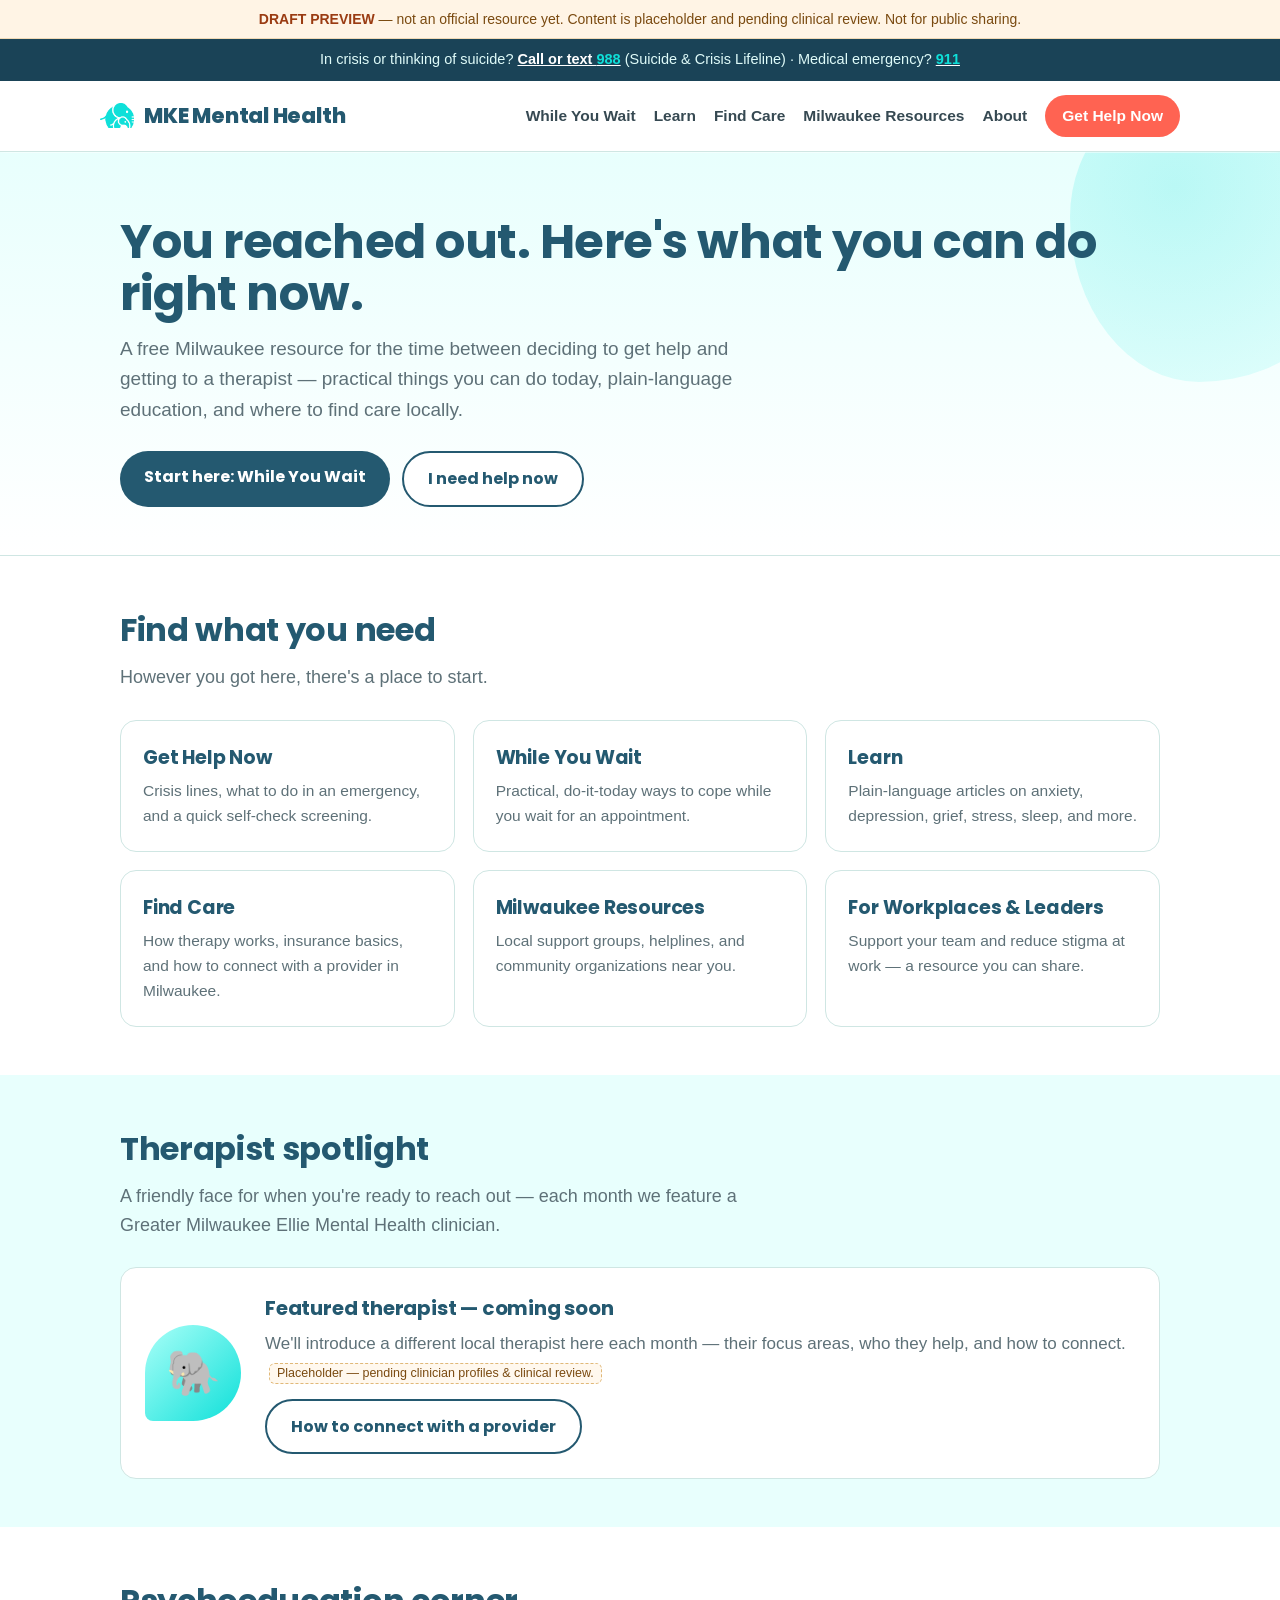
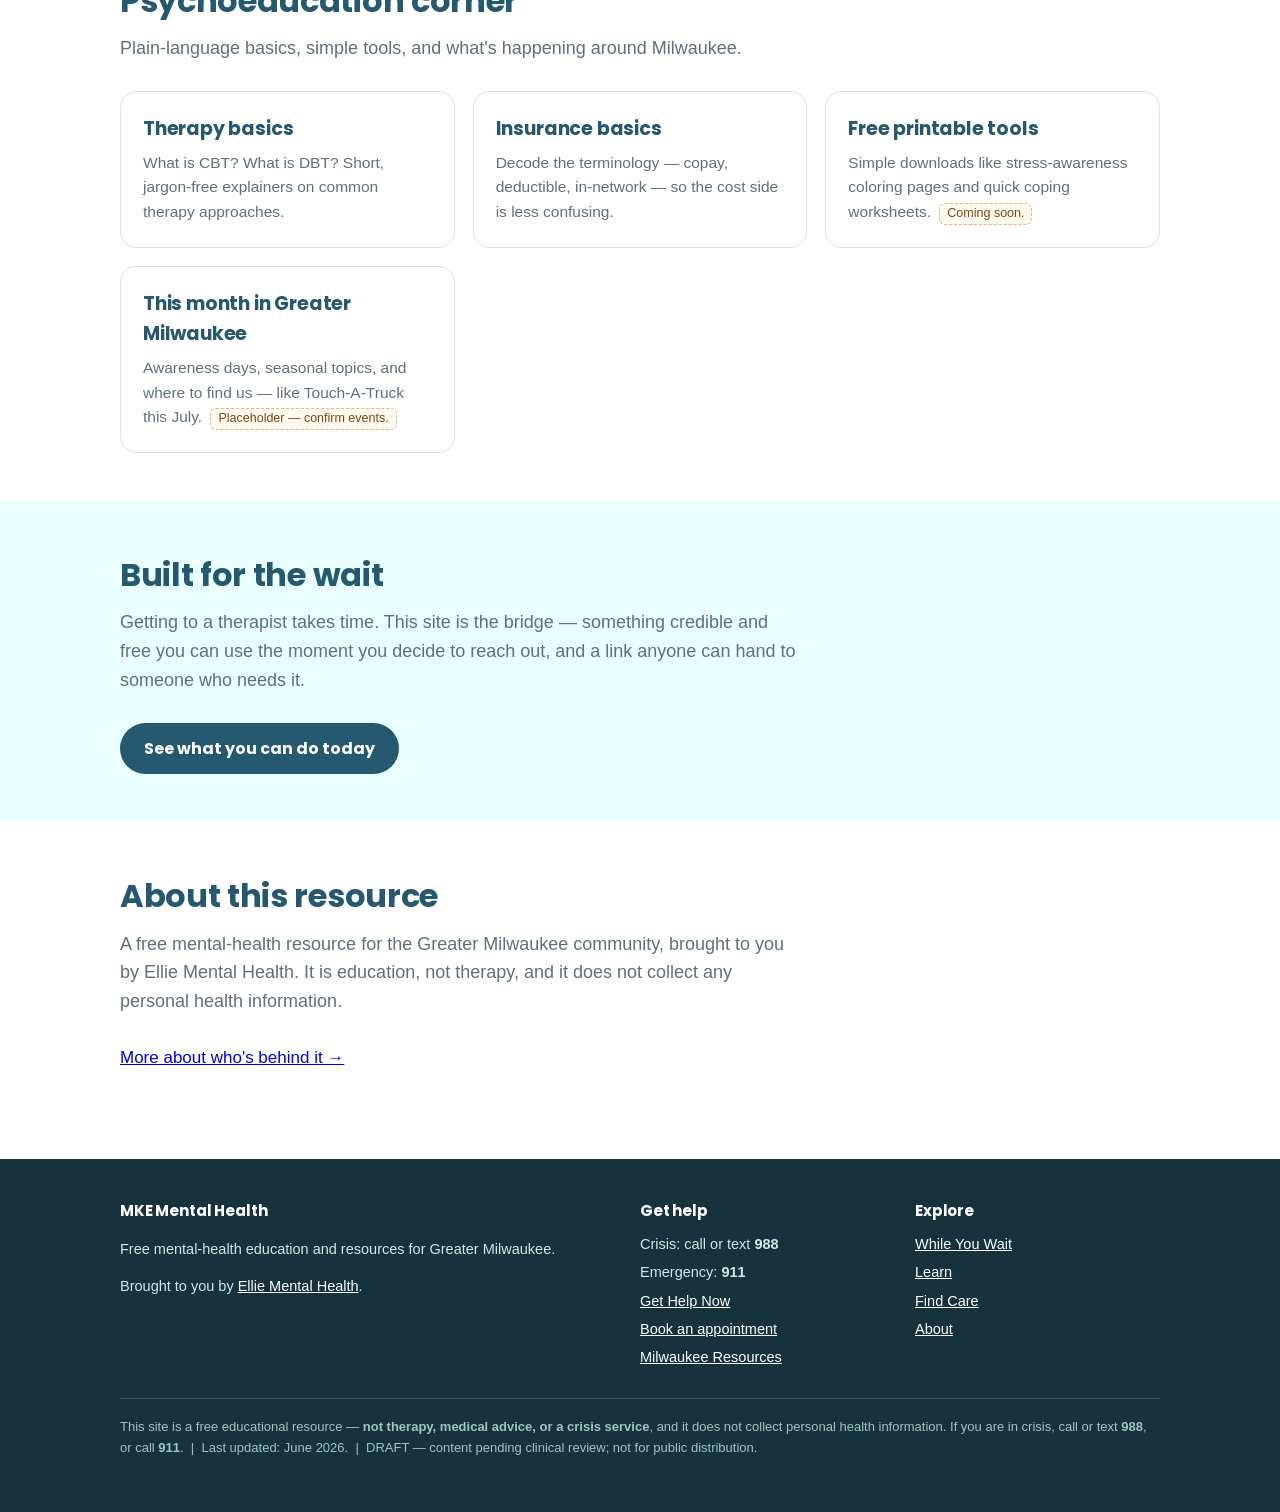
==== index.html @ f9a2f31c "Apply Ellie brand assets: elephant mark in header, Ellie logo on About, favicon Kelly's logo files (" ====
<!doctype html>
<html lang="en">
<head>
<meta charset="utf-8">
<meta name="viewport" content="width=device-width,initial-scale=1">
<meta name="robots" content="noindex,nofollow">
<title>MKE Mental Health — Milwaukee mental health resources</title>
<meta name="description" content="A free Milwaukee mental-health resource: what to do right now, while you wait for care. (Draft preview.)">
<link rel="stylesheet" href="styles.css">
<link rel="icon" type="image/png" href="assets/elephant-teal.png">
</head>
<body>
<a class="skip" href="#main">Skip to content</a>

<div class="draft"><b>DRAFT PREVIEW</b> — not an official resource yet. Content is placeholder and pending clinical review. Not for public sharing.</div>

<div class="crisis">
  In crisis or thinking of suicide? <a href="tel:988">Call or text <span class="num">988</span></a> (Suicide &amp; Crisis Lifeline) ·
  Medical emergency? <a href="tel:911"><span class="num">911</span></a>
</div>

<header class="site-header">
  <div class="wrap nav">
    <a class="brand" href="index.html"><span class="dot"></span> MKE Mental Health</a>
    <nav class="menu" aria-label="Primary">
      <a href="while-you-wait.html">While You Wait</a>
      <a href="learn.html">Learn</a>
      <a href="find-care.html">Find Care</a>
      <a href="resources.html">Milwaukee Resources</a>
      <a href="about.html">About</a>
      <a class="cta" href="get-help.html">Get Help Now</a>
    </nav>
  </div>
</header>

<main id="main">
  <section class="hero">
    <div class="wrap">
      <h1>You reached out. Here's what you can do right&nbsp;now.</h1>
      <p>A free Milwaukee resource for the time between deciding to get help and getting to a therapist — practical things you can do today, plain-language education, and where to find care locally.</p>
      <div class="btns">
        <a class="btn btn-primary" href="while-you-wait.html">Start here: While You Wait</a>
        <a class="btn btn-ghost" href="get-help.html">I need help now</a>
      </div>
    </div>
  </section>

  <section class="block">
    <div class="wrap">
      <h2>Find what you need</h2>
      <p class="lead">However you got here, there's a place to start.</p>
      <div class="cards">
        <a class="card" href="get-help.html"><h3>Get Help Now</h3><p>Crisis lines, what to do in an emergency, and a quick self-check screening.</p></a>
        <a class="card" href="while-you-wait.html"><h3>While You Wait</h3><p>Practical, do-it-today ways to cope while you wait for an appointment.</p></a>
        <a class="card" href="learn.html"><h3>Learn</h3><p>Plain-language articles on anxiety, depression, grief, stress, sleep, and more.</p></a>
        <a class="card" href="find-care.html"><h3>Find Care</h3><p>How therapy works, insurance basics, and how to connect with a provider in Milwaukee.</p></a>
        <a class="card" href="resources.html"><h3>Milwaukee Resources</h3><p>Local support groups, helplines, and community organizations near you.</p></a>
        <a class="card" href="about.html#workplaces"><h3>For Workplaces &amp; Leaders</h3><p>Support your team and reduce stigma at work — a resource you can share.</p></a>
      </div>
    </div>
  </section>

  <section class="block soft">
    <div class="wrap">
      <h2>Therapist spotlight</h2>
      <p class="lead">A friendly face for when you're ready to reach out — each month we feature a Greater Milwaukee Ellie Mental Health clinician.</p>
      <div class="spotlight">
        <div class="spotlight-photo" aria-hidden="true">🐘</div>
        <div class="spotlight-body">
          <h3>Featured therapist — coming soon</h3>
          <p>We'll introduce a different local therapist here each month — their focus areas, who they help, and how to connect. <span class="ph-inline">Placeholder — pending clinician profiles &amp; clinical review.</span></p>
          <a class="btn btn-ghost" href="find-care.html">How to connect with a provider</a>
        </div>
      </div>
    </div>
  </section>

  <section class="block">
    <div class="wrap">
      <h2>Psychoeducation corner</h2>
      <p class="lead">Plain-language basics, simple tools, and what's happening around Milwaukee.</p>
      <div class="cards">
        <a class="card" href="learn.html"><h3>Therapy basics</h3><p>What is CBT? What is DBT? Short, jargon-free explainers on common therapy approaches.</p></a>
        <a class="card" href="find-care.html"><h3>Insurance basics</h3><p>Decode the terminology — copay, deductible, in-network — so the cost side is less confusing.</p></a>
        <div class="card"><h3>Free printable tools</h3><p>Simple downloads like stress-awareness coloring pages and quick coping worksheets. <span class="ph-inline">Coming soon.</span></p></div>
        <div class="card"><h3>This month in Greater Milwaukee</h3><p>Awareness days, seasonal topics, and where to find us — like Touch-A-Truck this July. <span class="ph-inline">Placeholder — confirm events.</span></p></div>
      </div>
    </div>
  </section>

  <section class="block soft">
    <div class="wrap">
      <h2>Built for the wait</h2>
      <p class="lead">Getting to a therapist takes time. This site is the bridge — something credible and free you can use the moment you decide to reach out, and a link anyone can hand to someone who needs it.</p>
      <a class="btn btn-primary" href="while-you-wait.html">See what you can do today</a>
    </div>
  </section>

  <section class="block">
    <div class="wrap">
      <h2>About this resource</h2>
      <p class="lead">A free mental-health resource for the Greater Milwaukee community, brought to you by Ellie Mental Health. It is education, not therapy, and it does not collect any personal health information.</p>
      <a href="about.html">More about who's behind it &rarr;</a>
    </div>
  </section>
</main>

<footer>
  <div class="wrap">
    <div class="cols">
      <div>
        <h4>MKE Mental Health</h4>
        <p>Free mental-health education and resources for Greater Milwaukee.</p><p style="margin-top:8px">Brought to you by <a href="https://elliementalhealth.com" rel="noopener" target="_blank">Ellie Mental Health</a>.</p>
      </div>
      <div>
        <h4>Get help</h4>
        <ul>
          <li>Crisis: call or text <strong>988</strong></li>
          <li>Emergency: <strong>911</strong></li>
          <li><a href="get-help.html">Get Help Now</a></li>
          <li><a href="find-care.html">Book an appointment</a></li>
          <li><a href="resources.html">Milwaukee Resources</a></li>
        </ul>
      </div>
      <div>
        <h4>Explore</h4>
        <ul>
          <li><a href="while-you-wait.html">While You Wait</a></li>
          <li><a href="learn.html">Learn</a></li>
          <li><a href="find-care.html">Find Care</a></li>
          <li><a href="about.html">About</a></li>
        </ul>
      </div>
    </div>
    <p class="disc">This site is a free educational resource — <strong>not therapy, medical advice, or a crisis service</strong>, and it does not collect personal health information. If you are in crisis, call or text <strong>988</strong>, or call <strong>911</strong>. &nbsp;|&nbsp; Last updated: June 2026. &nbsp;|&nbsp; DRAFT — content pending clinical review; not for public distribution.</p>
  </div>
</footer>
</body>
</html>
---- styles.css ----
@import url('https://fonts.googleapis.com/css2?family=Poppins:wght@600;700;800&display=swap');
:root{
  /* Official Ellie brand palette — Brand Standards Manual p.29 (core) + p.51 (duotone) */
  --navy:#245970; --teal:#0fe0d9; --mint:#a9fff8;     /* core: Ellie Navy / Teal / Mint */
  --green:#ced92b; --purple:#cc61c7; --coral:#ff6352; /* accents: Green / Purple / Red */
  --teal-deep:#327d9b;                                /* duotone mid-navy (p.51) */
  --mint-soft:#e8fffd;
  /* semantic aliases (existing rules reference these) */
  --ink:#364952; --muted:#5e7178; --bg:#fff;
  --primary:var(--navy); --primary-dark:#1a4357;
  --bright:var(--teal); --coral-dark:#e8513f; --accent:var(--coral);
  --line:#cfe6e3; --crisis:#1a4357; --maxw:1080px; --radius:16px;
  /* TODO (Kelly, 6/19): swap to Ellie brand fonts — Final Six Black (headings),
     Canban Bold Italic (sub-headings), Sophia Pro (third) — pending font files + licenses from Kelly.
     Poppins is the interim stand-in (free Google approximation). */
  --head:"Poppins",-apple-system,BlinkMacSystemFont,"Segoe UI",sans-serif;
}
*{box-sizing:border-box}
html{scroll-behavior:smooth}
body{margin:0;font-family:-apple-system,BlinkMacSystemFont,"Segoe UI",Roboto,Helvetica,Arial,sans-serif;color:var(--ink);background:var(--bg);line-height:1.6;font-size:17px}
img{max-width:100%}
h1,h2,h3,h4,.brand{font-family:var(--head);letter-spacing:-.01em}
.skip{position:absolute;left:-9999px}
.skip:focus{left:8px;top:8px;background:#fff;padding:8px 12px;z-index:100;border-radius:8px;border:2px solid var(--primary)}
.wrap{max-width:var(--maxw);margin:0 auto;padding:0 20px}

/* draft banner */
.draft{background:#fff4e5;color:#7a4a10;border-bottom:1px solid #f0d9b5;font-size:14px;text-align:center;padding:8px 16px}
.draft b{color:#9a3b12}

/* crisis bar */
.crisis{background:var(--crisis);color:#dffbf9;font-size:14.5px;padding:9px 16px;text-align:center}
.crisis a{color:#fff;font-weight:700}
.crisis .num{white-space:nowrap;font-weight:700;color:var(--bright)}

/* header / nav */
.site-header{border-bottom:1px solid var(--line);position:sticky;top:0;background:rgba(255,255,255,.96);backdrop-filter:blur(6px);z-index:50}
.nav{display:flex;align-items:center;justify-content:space-between;gap:16px;padding:14px 0;flex-wrap:wrap}
.brand{display:flex;align-items:center;gap:10px;font-weight:800;font-size:21px;color:var(--primary);text-decoration:none}
.brand .dot{width:34px;height:34px;background:url('assets/elephant-teal.png') center/contain no-repeat}
.menu{display:flex;gap:18px;flex-wrap:wrap;align-items:center}
.menu a{color:var(--ink);text-decoration:none;font-weight:600;font-size:15.5px}
.menu a:hover{color:var(--primary)}
.menu a.cta{background:var(--coral);color:#fff;padding:9px 17px;border-radius:999px}
.menu a.cta:hover{background:var(--coral-dark)}

/* hero */
.hero{position:relative;overflow:hidden;background:linear-gradient(180deg,var(--mint-soft),#fff);padding:64px 0 48px;border-bottom:1px solid var(--line)}
/* Ellie rounded graphic-shape motif (Brand Standards p.46) — subtle, decorative */
.hero::after{content:"";position:absolute;right:-90px;top:-70px;width:300px;height:300px;border-radius:42% 58% 57% 43%/45% 45% 55% 55%;background:radial-gradient(circle at 35% 35%,var(--teal),var(--mint));opacity:.22;pointer-events:none;z-index:0}
.hero .wrap{position:relative;z-index:1}
.hero h1{font-size:clamp(30px,5vw,48px);line-height:1.08;margin:0 0 14px;color:var(--primary)}
.hero p{font-size:19px;color:var(--muted);max-width:640px;margin:0 0 26px}
.btns{display:flex;gap:12px;flex-wrap:wrap}
.btn{display:inline-block;padding:13px 24px;border-radius:999px;font-weight:700;text-decoration:none;font-size:16px;font-family:var(--head)}
.btn-primary{background:var(--primary);color:#fff}.btn-primary:hover{background:var(--primary-dark)}
.btn-coral{background:var(--coral);color:#fff}.btn-coral:hover{background:var(--coral-dark)}
.btn-ghost{background:#fff;color:var(--primary);border:2px solid var(--primary)}.btn-ghost:hover{background:var(--mint-soft)}

/* blocks */
section.block{padding:48px 0}
h2{font-size:clamp(23px,3vw,32px);margin:0 0 8px;color:var(--primary)}
.lead{color:var(--muted);font-size:18px;max-width:680px;margin:0 0 28px}
.cards{display:grid;grid-template-columns:repeat(auto-fill,minmax(270px,1fr));gap:18px}
.card{border:1px solid var(--line);border-radius:var(--radius);padding:22px;background:#fff;display:block;text-decoration:none;color:inherit;transition:.15s}
.card:hover{border-color:var(--bright);box-shadow:0 8px 22px rgba(36,89,112,.10);transform:translateY(-2px)}
.card h3{margin:0 0 6px;font-size:19px;color:var(--primary)}
.card p{margin:0;color:var(--muted);font-size:15.5px}
.soft{background:var(--mint-soft)}

/* therapist spotlight (Kelly 6/19 — switchable monthly) */
.spotlight{display:flex;gap:24px;align-items:center;flex-wrap:wrap;background:#fff;border:1px solid var(--line);border-radius:var(--radius);padding:24px}
.spotlight-photo{flex:0 0 96px;width:96px;height:96px;border-radius:50% 50% 50% 8px;background:linear-gradient(135deg,var(--mint),var(--teal));display:flex;align-items:center;justify-content:center;font-size:44px}
.spotlight-body{flex:1;min-width:240px}
.spotlight-body h3{margin:0 0 6px;color:var(--primary);font-size:20px}
.spotlight-body p{margin:0 0 14px;color:var(--muted)}

/* inline placeholder marker (draft only — flags content pending clinical review / assets) */
.ph-inline{display:inline-block;background:#fff8ee;border:1px dashed #e0b878;color:#7a4a10;font-size:12.5px;line-height:1.4;padding:1px 7px;border-radius:6px;margin-left:4px}
/* Ellie "brought to you by" logo (use on light backgrounds — the mark is navy) */
.ellie-logo{height:48px;width:auto;display:block;margin:4px 0 2px}

/* content pages */
.page-head{position:relative;overflow:hidden;background:linear-gradient(180deg,var(--mint-soft),#fff);padding:48px 0 28px;border-bottom:1px solid var(--line)}
.page-head::after{content:"";position:absolute;right:-70px;top:-60px;width:220px;height:220px;border-radius:42% 58% 57% 43%/45% 45% 55% 55%;background:radial-gradient(circle at 35% 35%,var(--teal),var(--mint));opacity:.18;pointer-events:none;z-index:0}
.page-head .wrap{position:relative;z-index:1}
.page-head h1{font-size:clamp(28px,4vw,40px);margin:0 0 8px;color:var(--primary)}
.page-head p{color:var(--muted);font-size:18px;margin:0;max-width:680px}
.content{padding:40px 0;max-width:760px}
.content h2{margin-top:32px}
.content ul{padding-left:22px}
.note{background:var(--mint-soft);border-left:4px solid var(--bright);padding:14px 18px;border-radius:0 10px 10px 0;margin:18px 0;font-size:15.5px}
.placeholder{background:#fff8ee;border:1px dashed #e0b878;border-radius:10px;padding:14px 18px;color:#7a4a10;font-size:14.5px;margin:16px 0}

/* footer */
footer{background:#15323d;color:#cdeae6;padding:40px 0;font-size:14.5px;margin-top:40px}
footer a{color:#fff}
footer h4{color:#fff;margin:0 0 10px;font-size:15px}
footer ul{list-style:none;padding:0;margin:0}
footer li{margin:5px 0}
footer .cols{display:grid;grid-template-columns:2fr 1fr 1fr;gap:30px}
footer .disc{margin-top:24px;padding-top:18px;border-top:1px solid #2c5560;color:#9ec6c0;font-size:13px}
@media(max-width:640px){footer .cols{grid-template-columns:1fr}.menu{gap:12px;font-size:14px}}
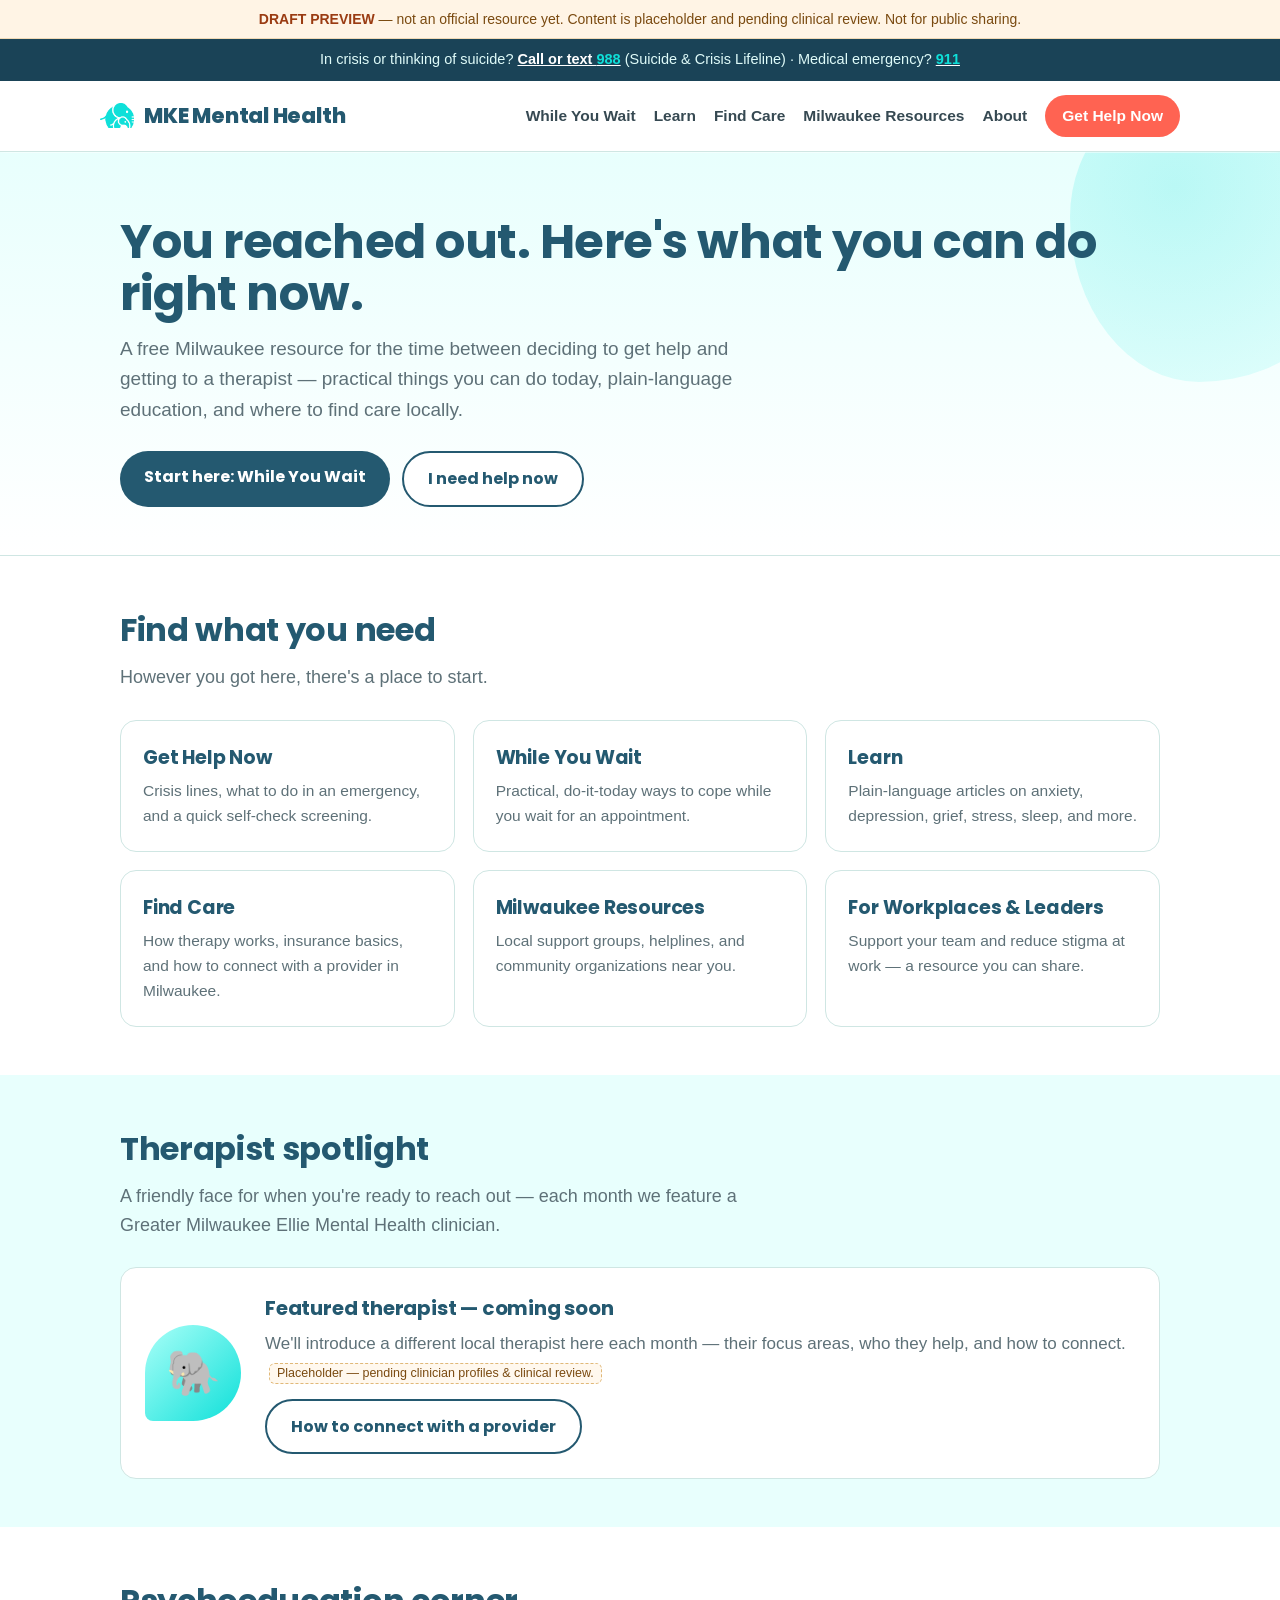
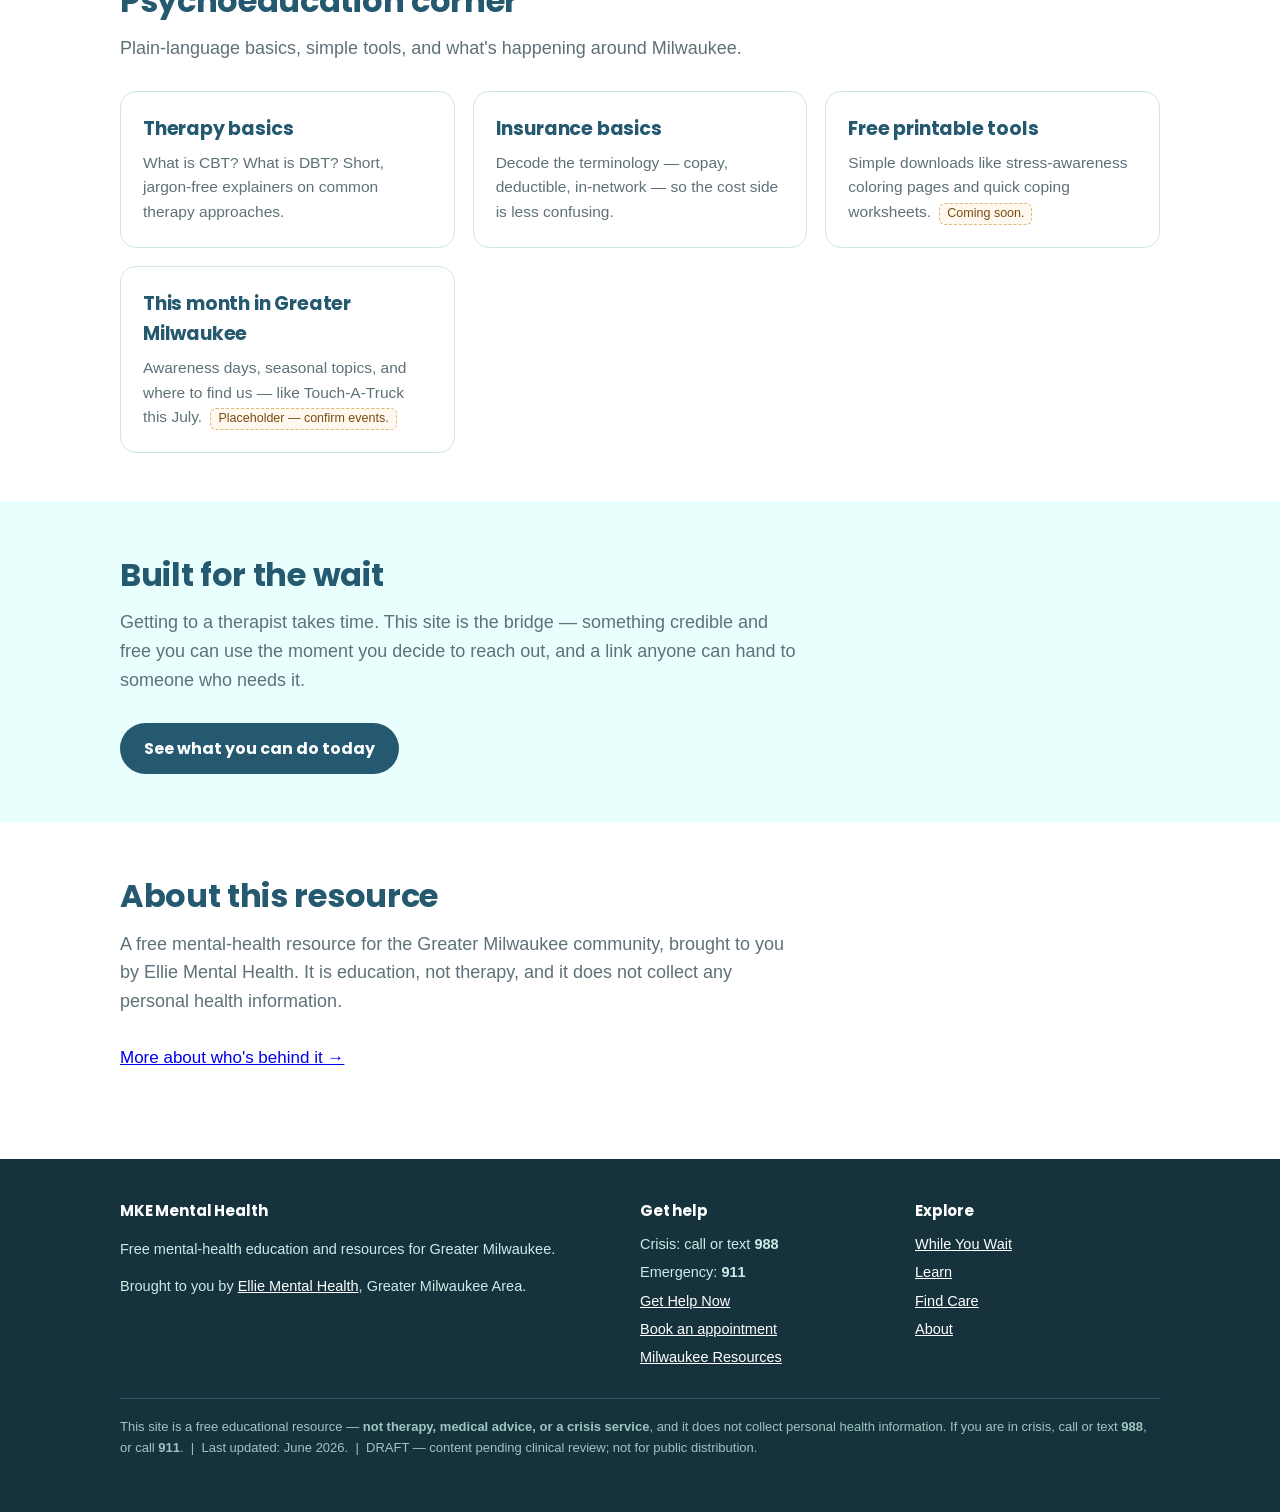
==== commit e5f1d5d8: "Attribution: 'Ellie Mental Health, Greater Milwaukee Area' (About body + all footers) Per Jacob; mat" ====
--- a/index.html
+++ b/index.html
@@ -110,7 +110,7 @@
     <div class="cols">
       <div>
         <h4>MKE Mental Health</h4>
-        <p>Free mental-health education and resources for Greater Milwaukee.</p><p style="margin-top:8px">Brought to you by <a href="https://elliementalhealth.com" rel="noopener" target="_blank">Ellie Mental Health</a>.</p>
+        <p>Free mental-health education and resources for Greater Milwaukee.</p><p style="margin-top:8px">Brought to you by <a href="https://elliementalhealth.com" rel="noopener" target="_blank">Ellie Mental Health</a>, Greater Milwaukee Area.</p>
       </div>
       <div>
         <h4>Get help</h4>
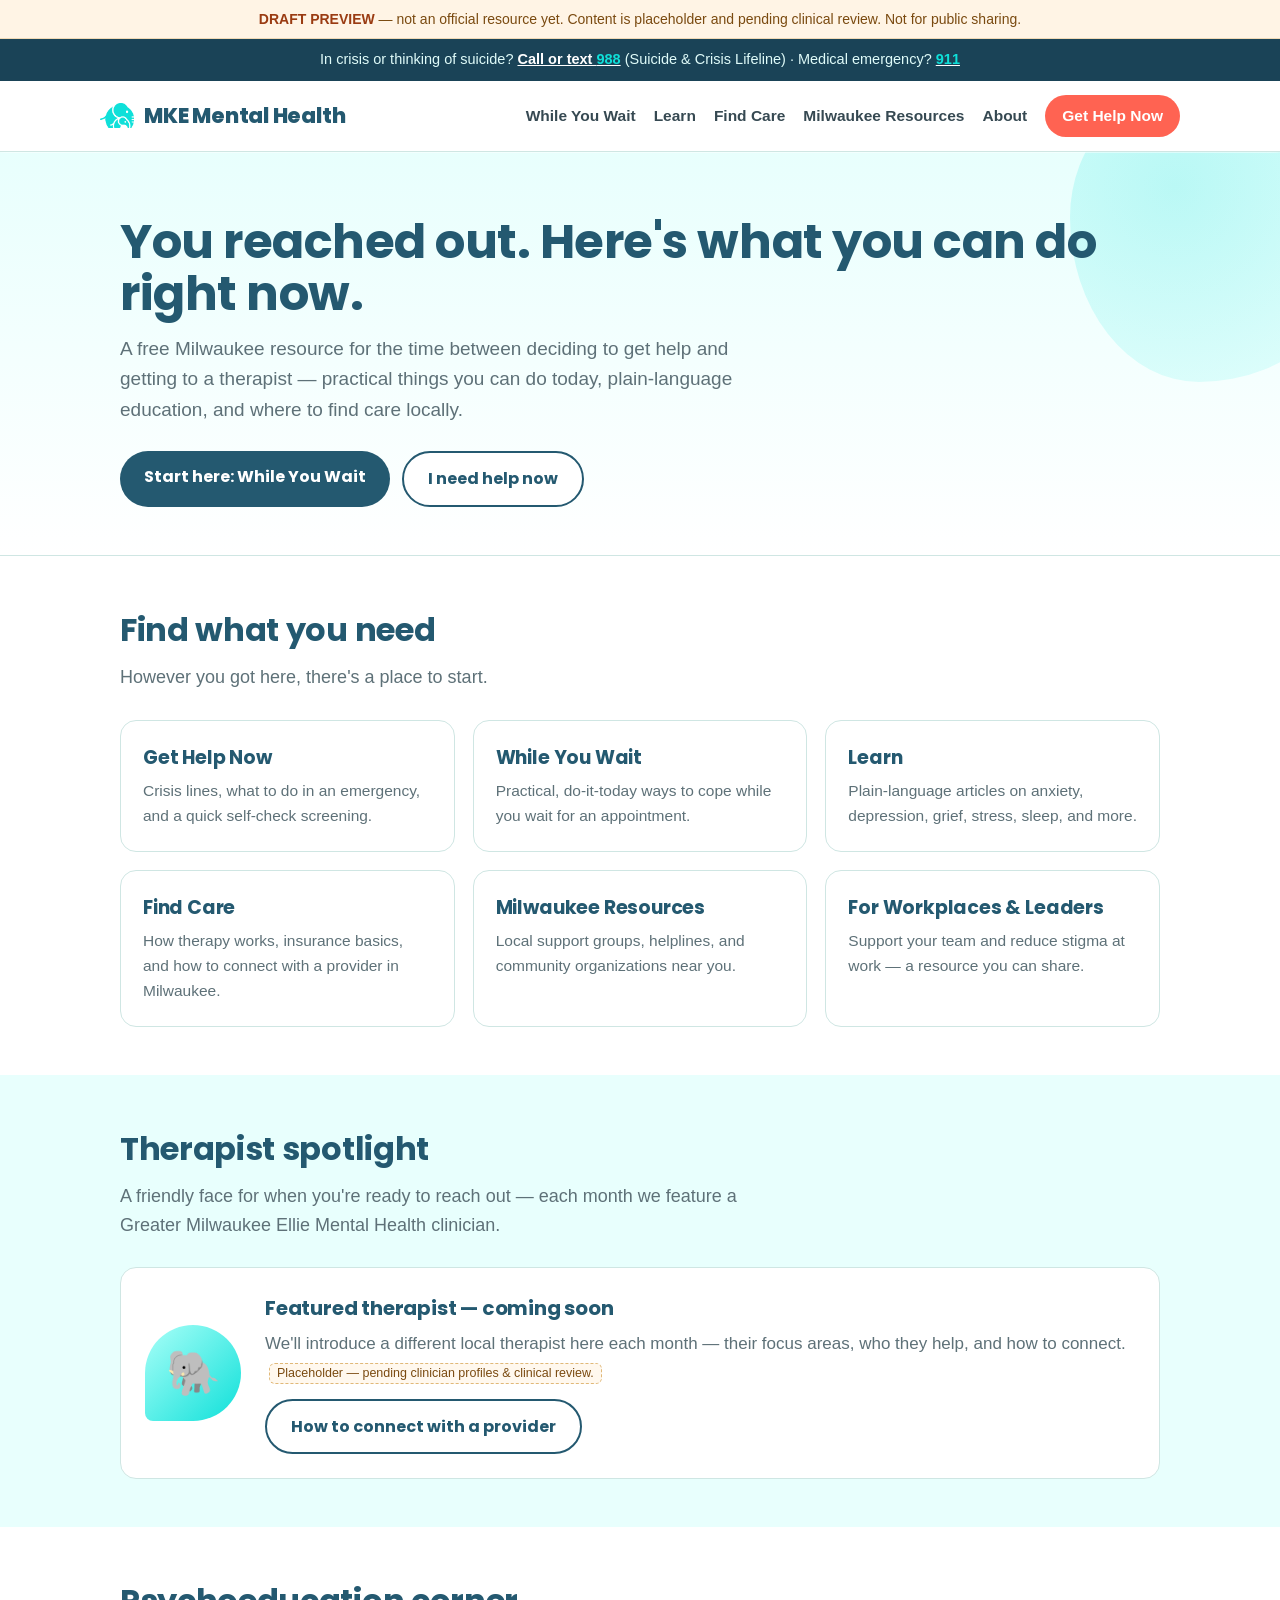
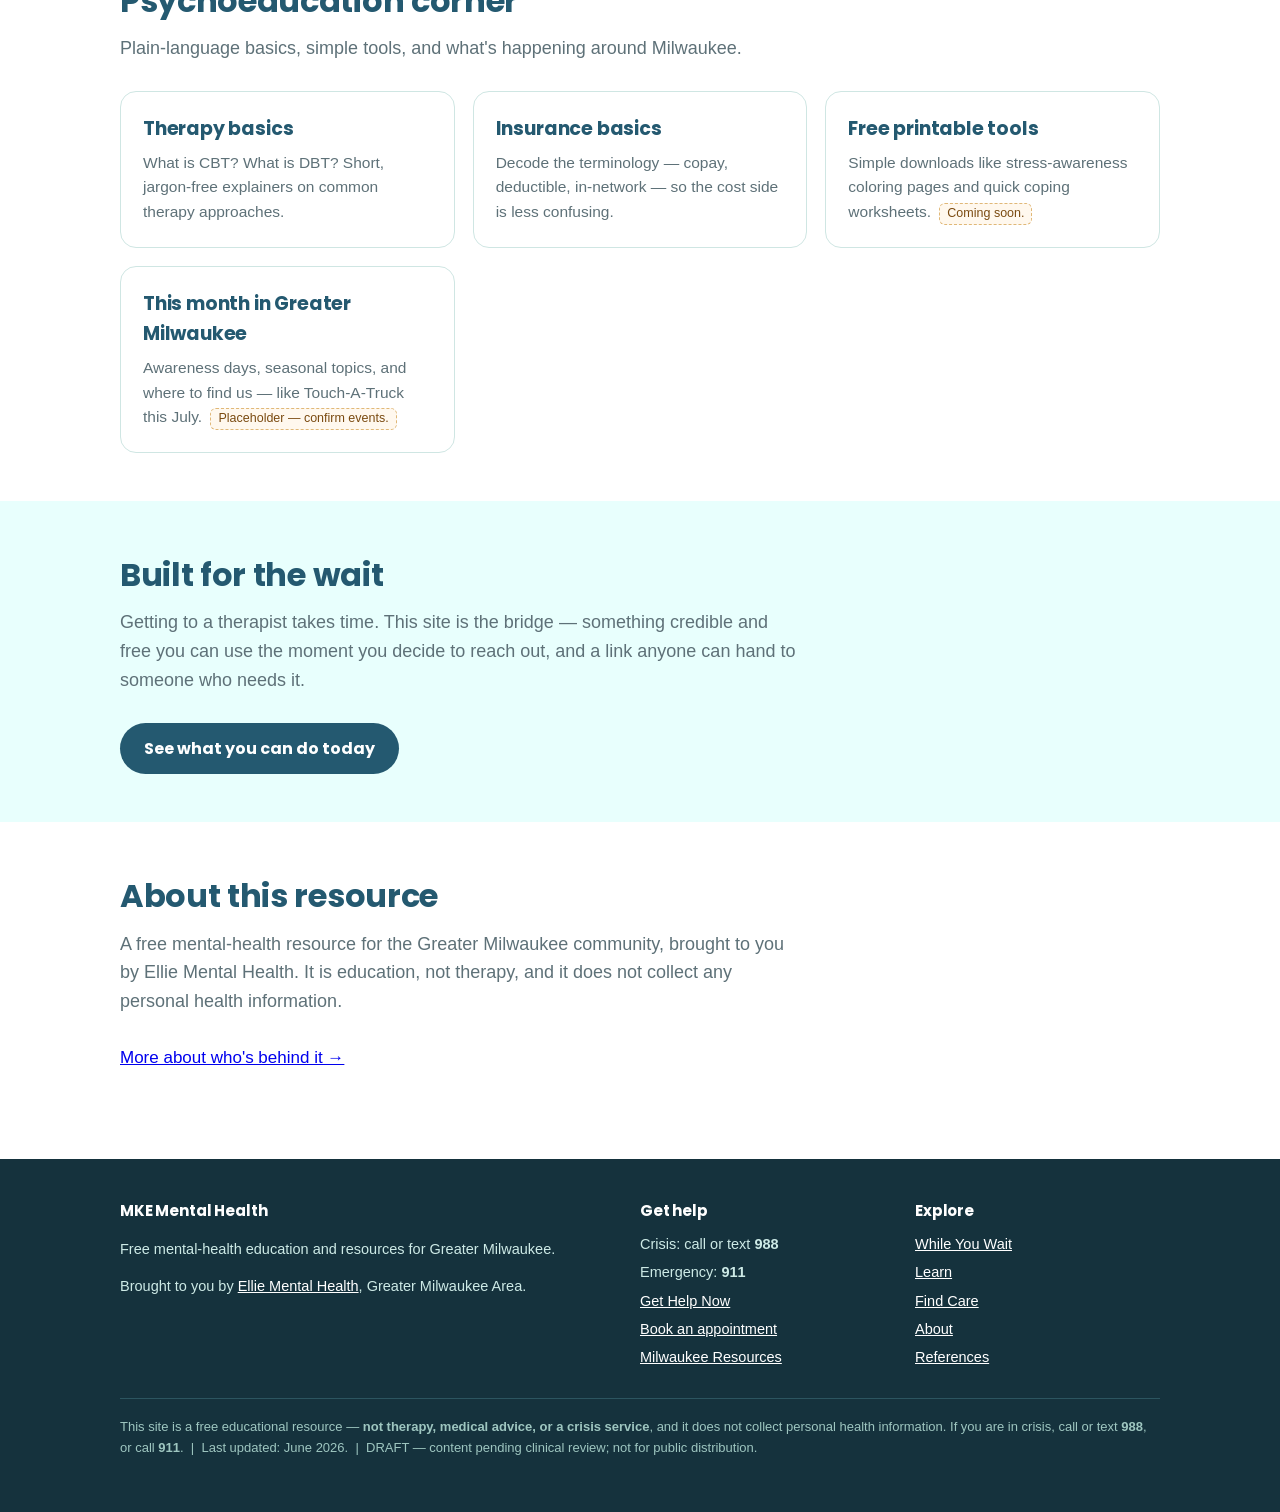
==== commit ab93f0a8: "Round out the site: References page, 404, robots.txt, workplace + families/coping content, README re" ====
--- a/index.html
+++ b/index.html
@@ -129,6 +129,7 @@
           <li><a href="learn.html">Learn</a></li>
           <li><a href="find-care.html">Find Care</a></li>
           <li><a href="about.html">About</a></li>
+          <li><a href="references.html">References</a></li>
         </ul>
       </div>
     </div>
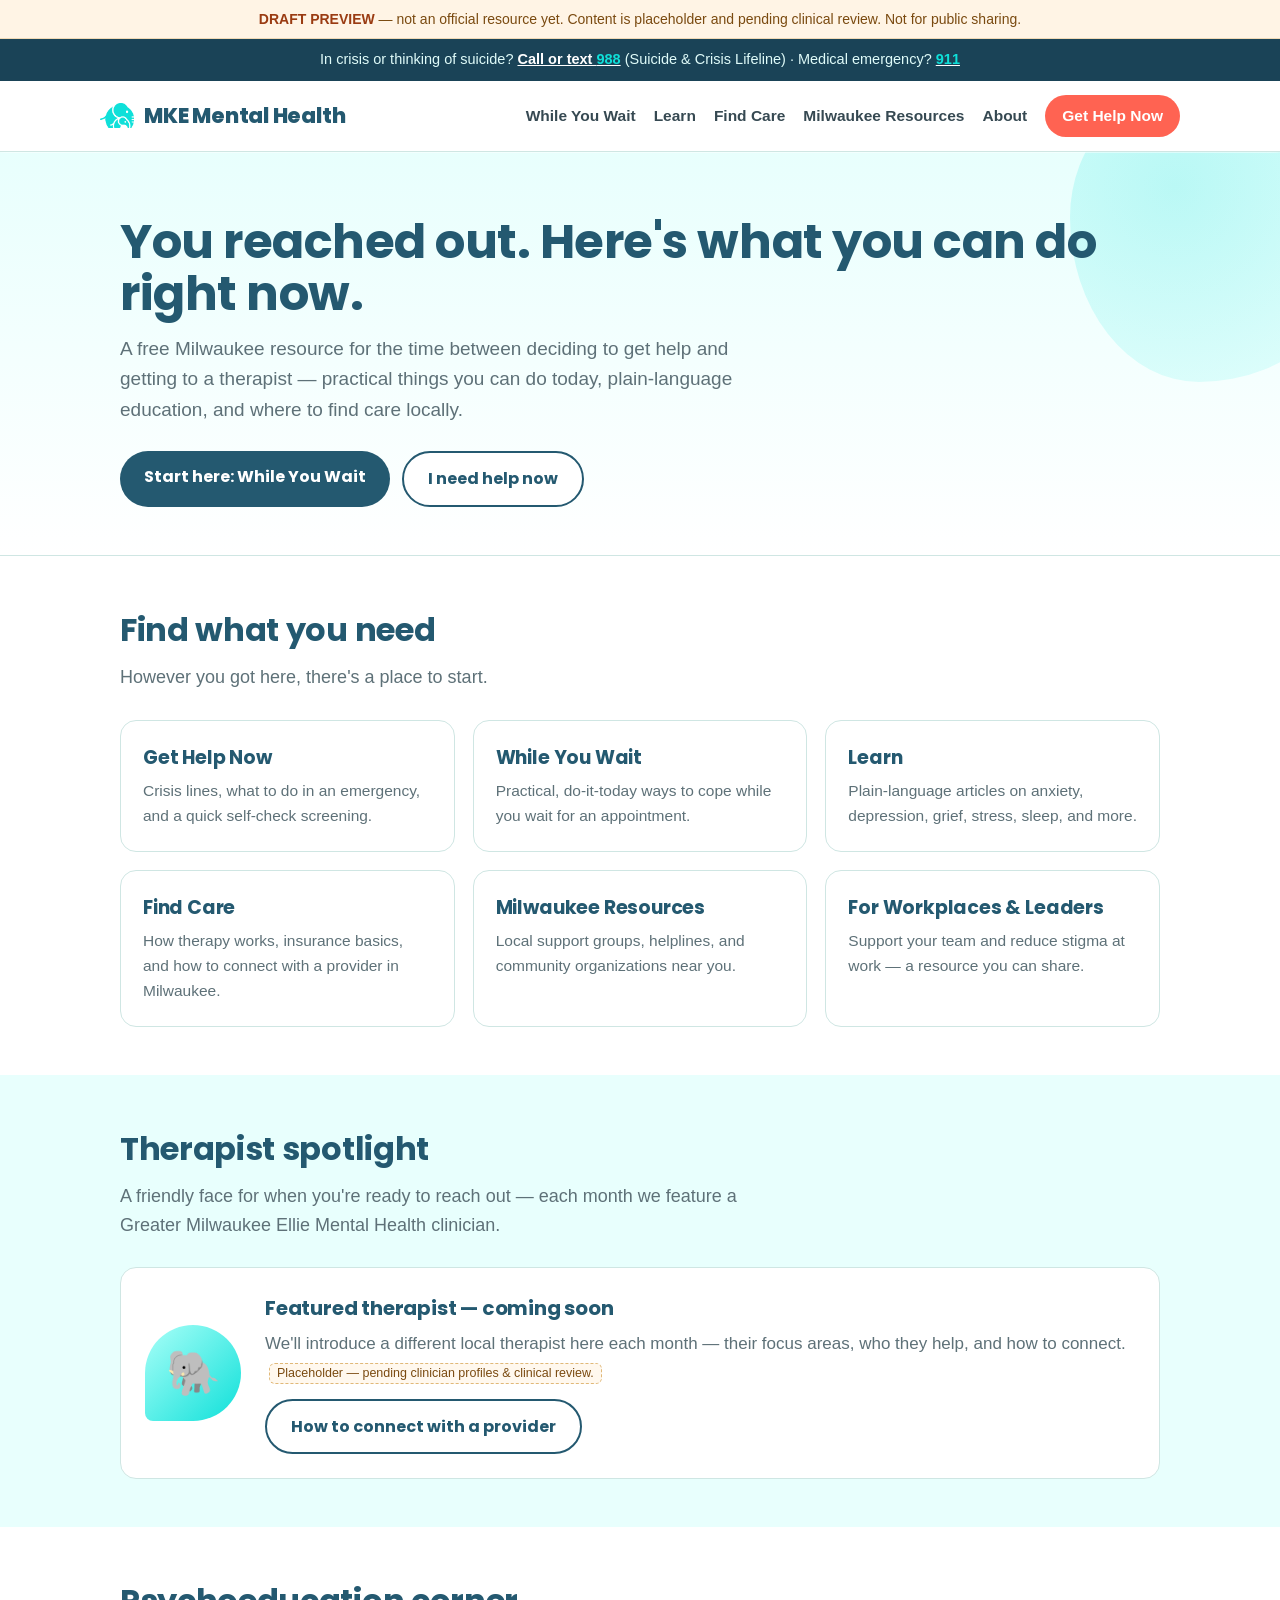
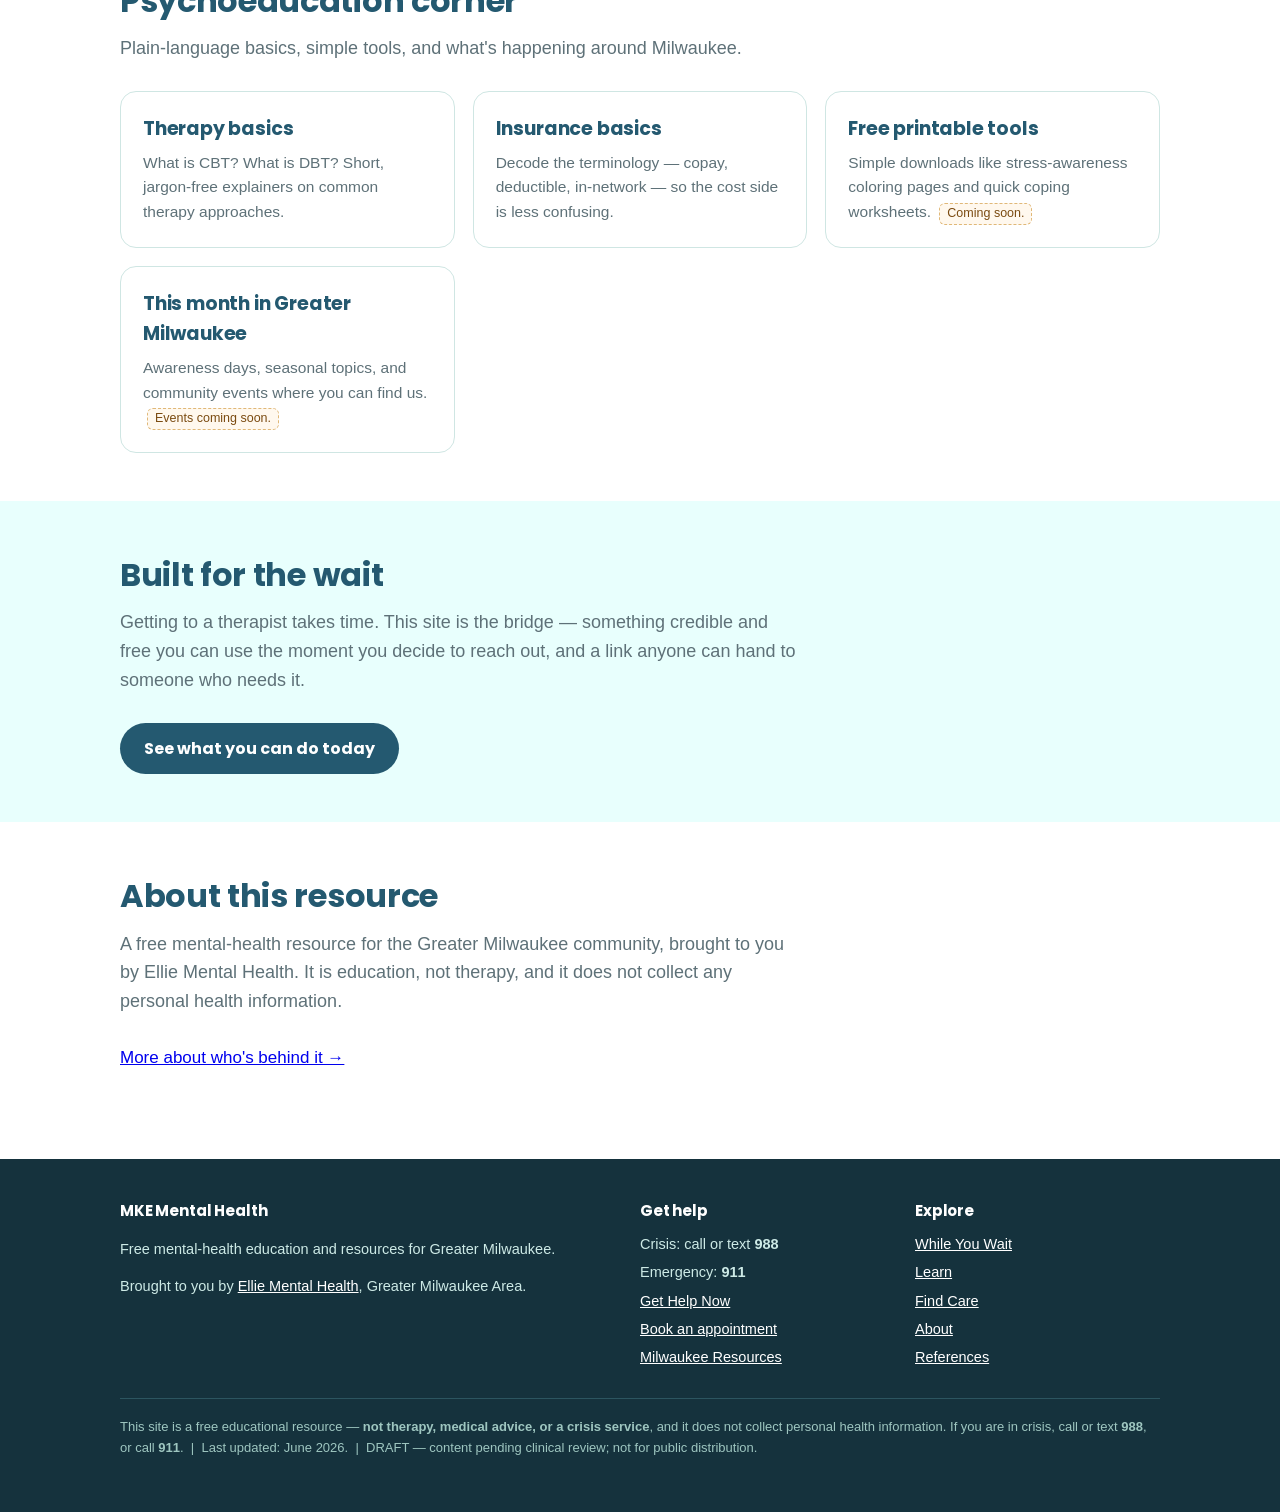
==== commit b61056d1: "Wire verified OLS scheduling + enrich resources; drop unverified event - 'Book an appointment' / 'Re" ====
--- a/index.html
+++ b/index.html
@@ -8,6 +8,12 @@
 <meta name="description" content="A free Milwaukee mental-health resource: what to do right now, while you wait for care. (Draft preview.)">
 <link rel="stylesheet" href="styles.css">
 <link rel="icon" type="image/png" href="assets/elephant-teal.png">
+<meta property="og:title" content="MKE Mental Health — free Greater Milwaukee mental-health resources">
+<meta property="og:description" content="A free resource for the time between deciding to get help and getting to a therapist — practical coping, plain-language education, and where to find care locally.">
+<meta property="og:type" content="website">
+<meta property="og:url" content="https://mkementalhealth.com/">
+<meta property="og:image" content="https://mkementalhealth.com/assets/ellie-logo.png">
+<meta name="twitter:card" content="summary">
 </head>
 <body>
 <a class="skip" href="#main">Skip to content</a>
@@ -83,7 +89,7 @@
         <a class="card" href="learn.html"><h3>Therapy basics</h3><p>What is CBT? What is DBT? Short, jargon-free explainers on common therapy approaches.</p></a>
         <a class="card" href="find-care.html"><h3>Insurance basics</h3><p>Decode the terminology — copay, deductible, in-network — so the cost side is less confusing.</p></a>
         <div class="card"><h3>Free printable tools</h3><p>Simple downloads like stress-awareness coloring pages and quick coping worksheets. <span class="ph-inline">Coming soon.</span></p></div>
-        <div class="card"><h3>This month in Greater Milwaukee</h3><p>Awareness days, seasonal topics, and where to find us — like Touch-A-Truck this July. <span class="ph-inline">Placeholder — confirm events.</span></p></div>
+        <div class="card"><h3>This month in Greater Milwaukee</h3><p>Awareness days, seasonal topics, and community events where you can find us. <span class="ph-inline">Events coming soon.</span></p></div>
       </div>
     </div>
   </section>
@@ -118,7 +124,7 @@
           <li>Crisis: call or text <strong>988</strong></li>
           <li>Emergency: <strong>911</strong></li>
           <li><a href="get-help.html">Get Help Now</a></li>
-          <li><a href="find-care.html">Book an appointment</a></li>
+          <li><a href="https://gettherapy.elliementalhealth.com/default" rel="noopener" target="_blank">Book an appointment</a></li>
           <li><a href="resources.html">Milwaukee Resources</a></li>
         </ul>
       </div>
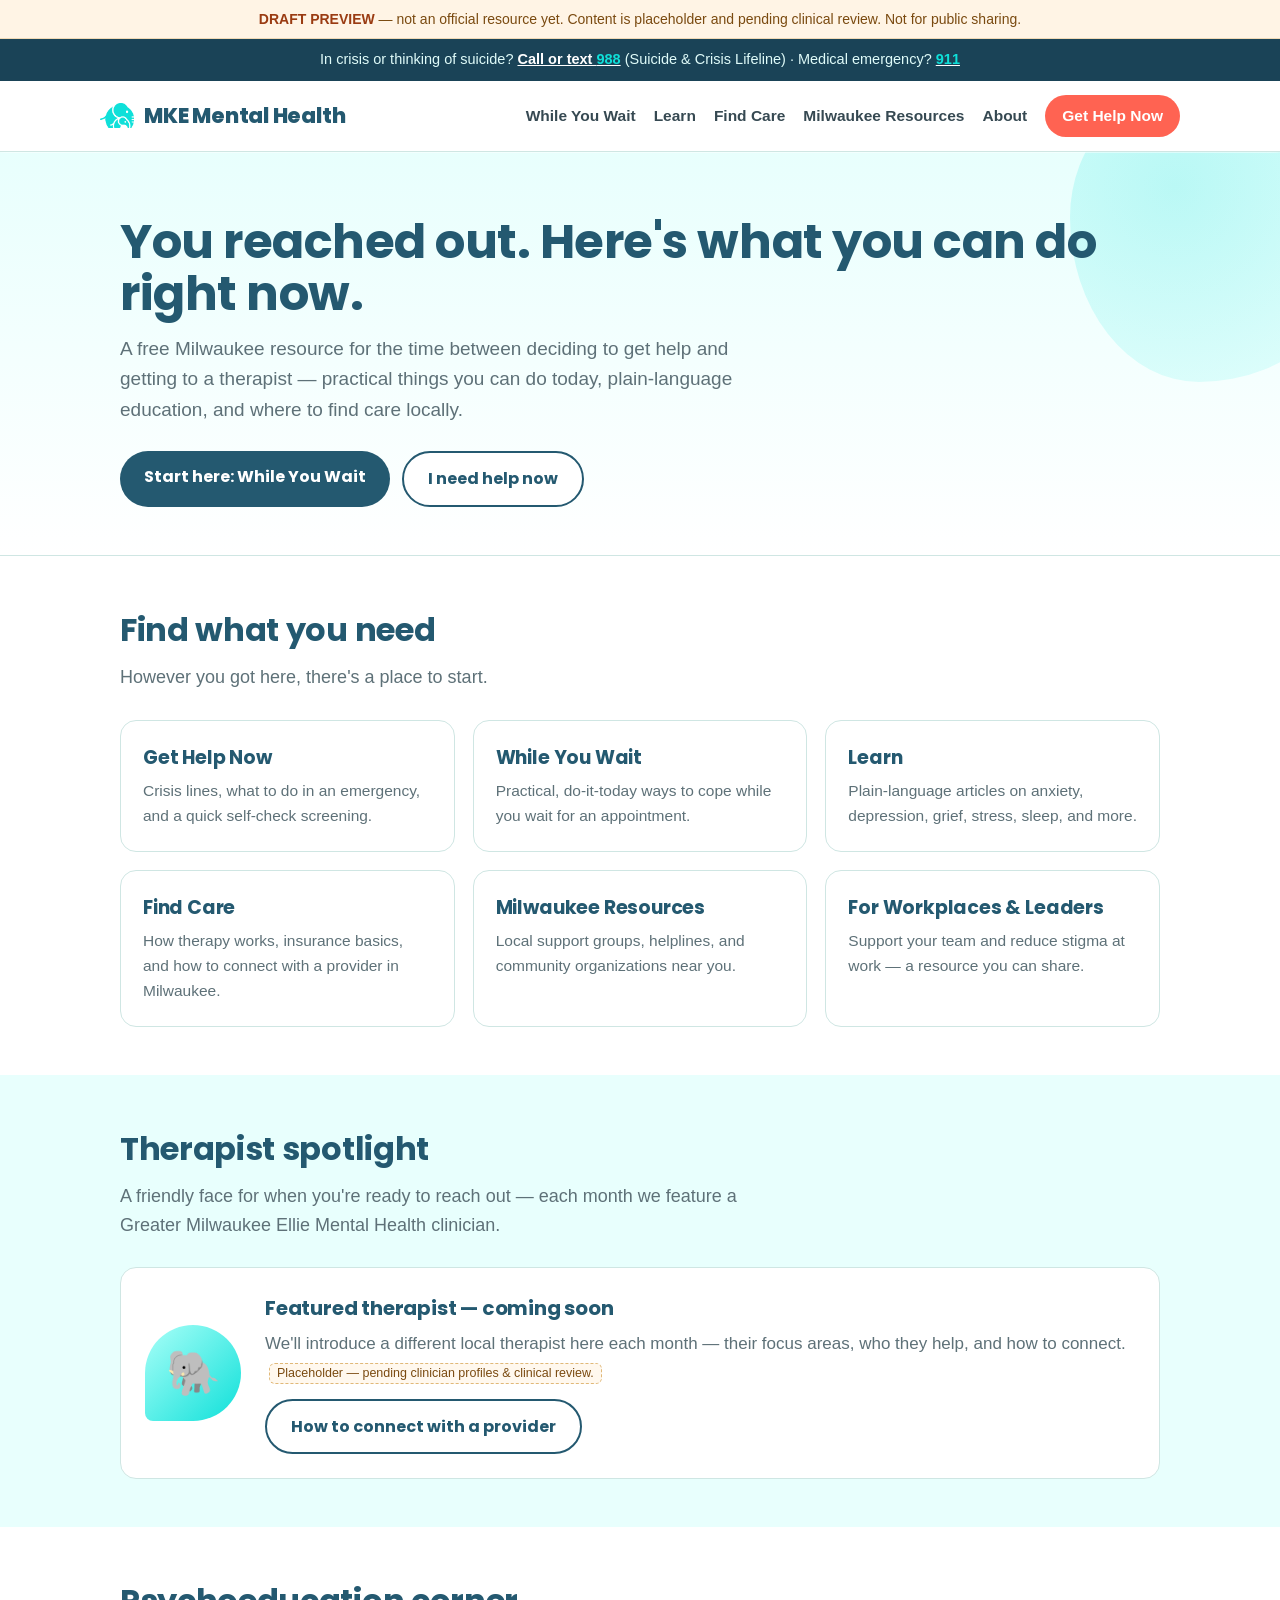
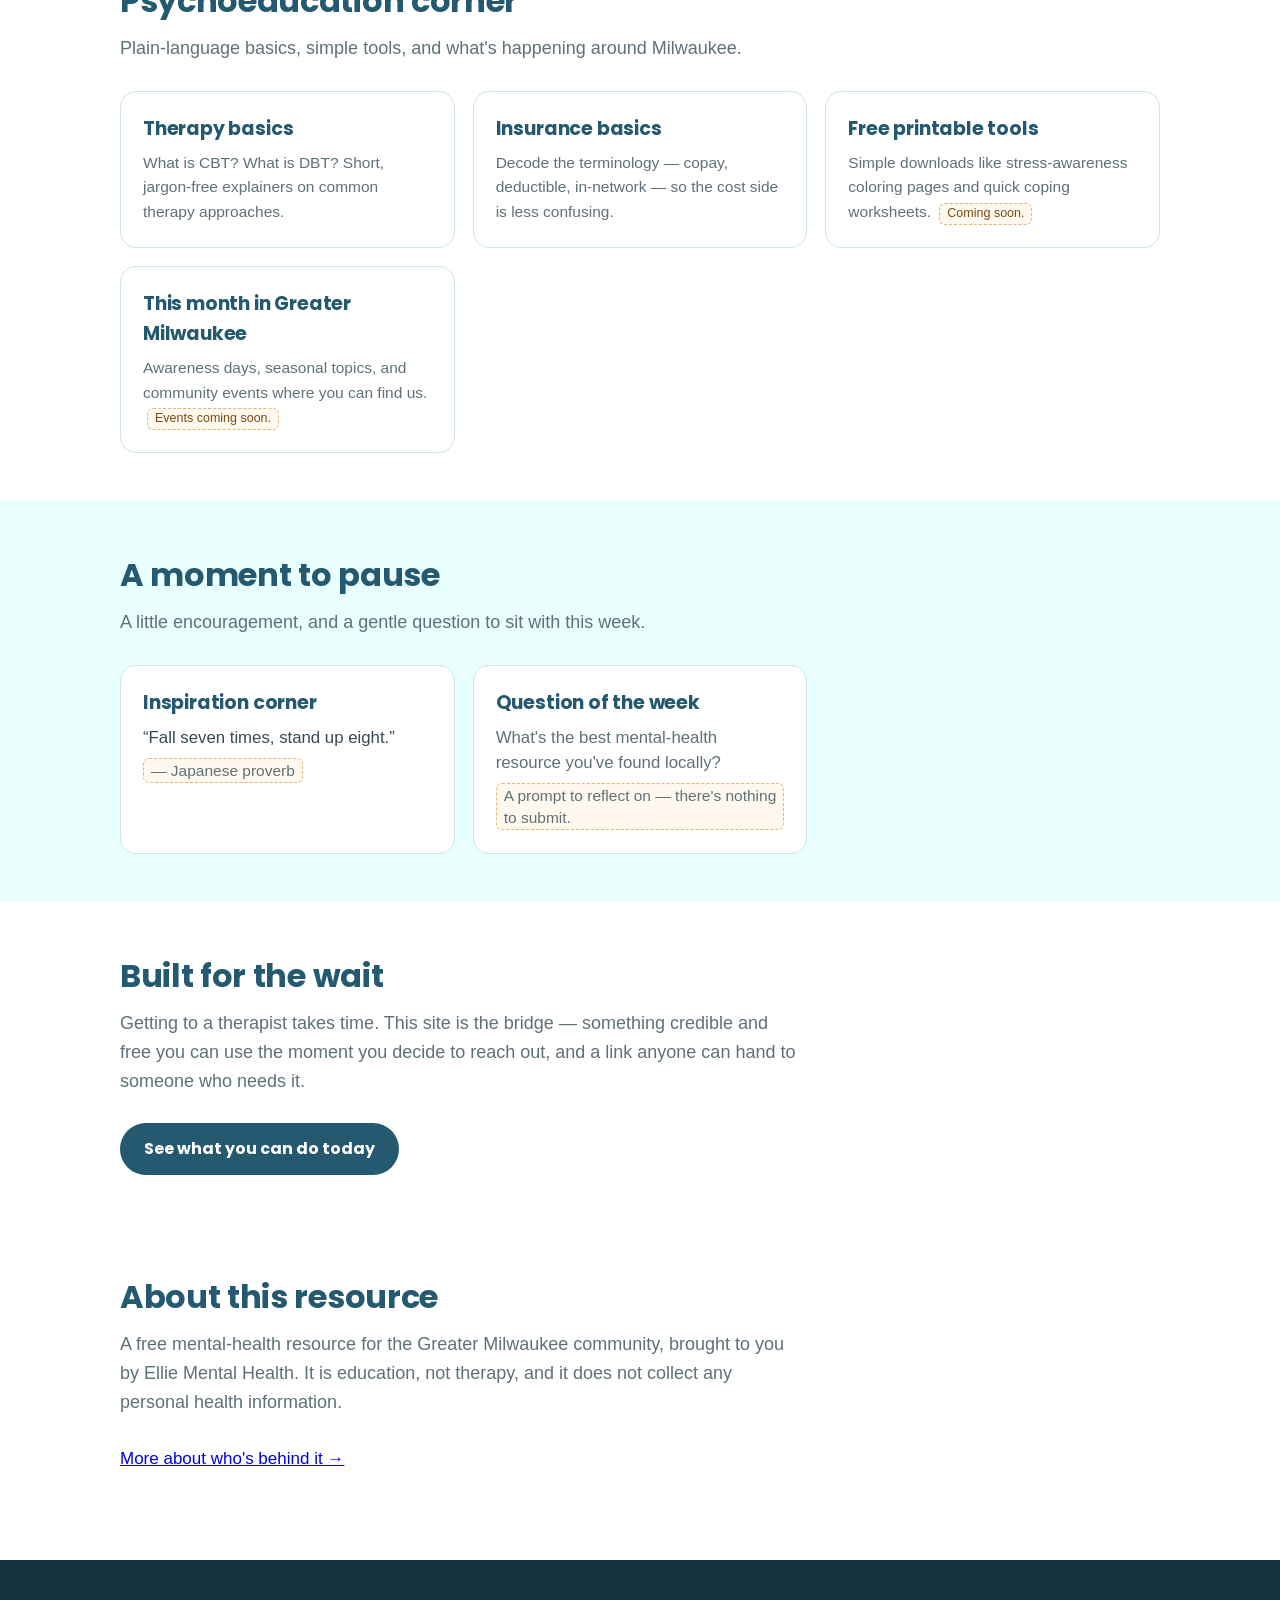
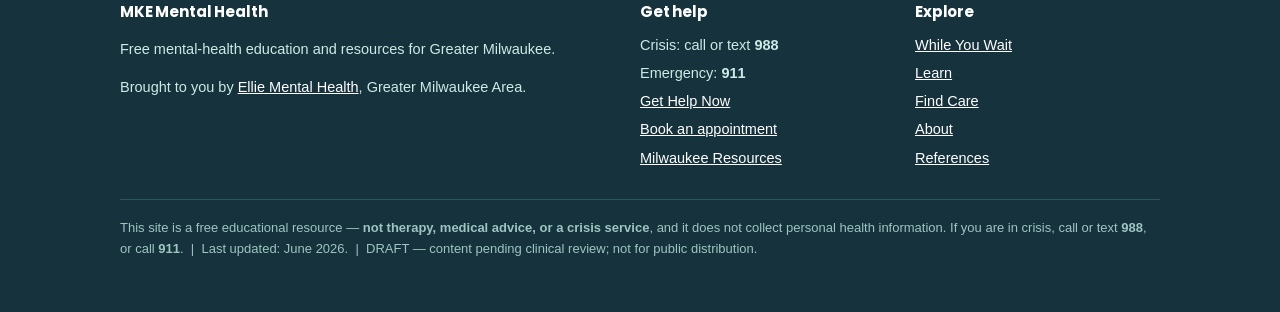
==== commit 60c623e8: "Add Dr. John Weaver featured resource + Inspiration Corner & Question of the Week resources.html: 'F" ====
--- a/index.html
+++ b/index.html
@@ -96,6 +96,25 @@
 
   <section class="block soft">
     <div class="wrap">
+      <h2>A moment to pause</h2>
+      <p class="lead">A little encouragement, and a gentle question to sit with this week.</p>
+      <div class="cards">
+        <div class="card">
+          <h3>Inspiration corner</h3>
+          <blockquote id="inspo-quote" style="margin:0;font-size:1.05rem;line-height:1.5">&ldquo;This too shall pass.&rdquo;</blockquote>
+          <p id="inspo-author" class="ph-inline" style="margin-top:8px">&mdash; proverb</p>
+        </div>
+        <div class="card">
+          <h3>Question of the week</h3>
+          <p id="qotw" style="font-size:1.05rem;line-height:1.5">How were you mindful this week?</p>
+          <p class="ph-inline" style="margin-top:8px">A prompt to reflect on &mdash; there's nothing to submit.</p>
+        </div>
+      </div>
+    </div>
+  </section>
+
+  <section class="block">
+    <div class="wrap">
       <h2>Built for the wait</h2>
       <p class="lead">Getting to a therapist takes time. This site is the bridge — something credible and free you can use the moment you decide to reach out, and a link anyone can hand to someone who needs it.</p>
       <a class="btn btn-primary" href="while-you-wait.html">See what you can do today</a>
@@ -142,5 +161,34 @@
     <p class="disc">This site is a free educational resource — <strong>not therapy, medical advice, or a crisis service</strong>, and it does not collect personal health information. If you are in crisis, call or text <strong>988</strong>, or call <strong>911</strong>. &nbsp;|&nbsp; Last updated: June 2026. &nbsp;|&nbsp; DRAFT — content pending clinical review; not for public distribution.</p>
   </div>
 </footer>
+
+<script>
+(function () {
+  var quotes = [
+    { q: "This too shall pass.", a: "proverb" },
+    { q: "Be kind, for everyone you meet is fighting a hard battle.", a: "Ian Maclaren" },
+    { q: "What lies behind us and before us are tiny matters compared to what lies within us.", a: "Ralph Waldo Emerson" },
+    { q: "Fall seven times, stand up eight.", a: "Japanese proverb" },
+    { q: "The best way out is always through.", a: "Robert Frost" },
+    { q: "No act of kindness, no matter how small, is ever wasted.", a: "Aesop" }
+  ];
+  var questions = [
+    "How were you mindful this week?",
+    "What do you look for in a therapist?",
+    "How do you know when a therapist is a good fit?",
+    "How do you know when you're feeling dysregulated?",
+    "What's the best mental-health resource you've found locally?",
+    "How do you take time to pause when you start to feel reactive?"
+  ];
+  function pick(a) { return a[Math.floor(Math.random() * a.length)]; }
+  var qq = pick(quotes);
+  var qEl = document.getElementById('inspo-quote'),
+      aEl = document.getElementById('inspo-author'),
+      wEl = document.getElementById('qotw');
+  if (qEl) { qEl.textContent = '“' + qq.q + '”'; }
+  if (aEl) { aEl.textContent = '— ' + qq.a; }
+  if (wEl) { wEl.textContent = pick(questions); }
+})();
+</script>
 </body>
 </html>
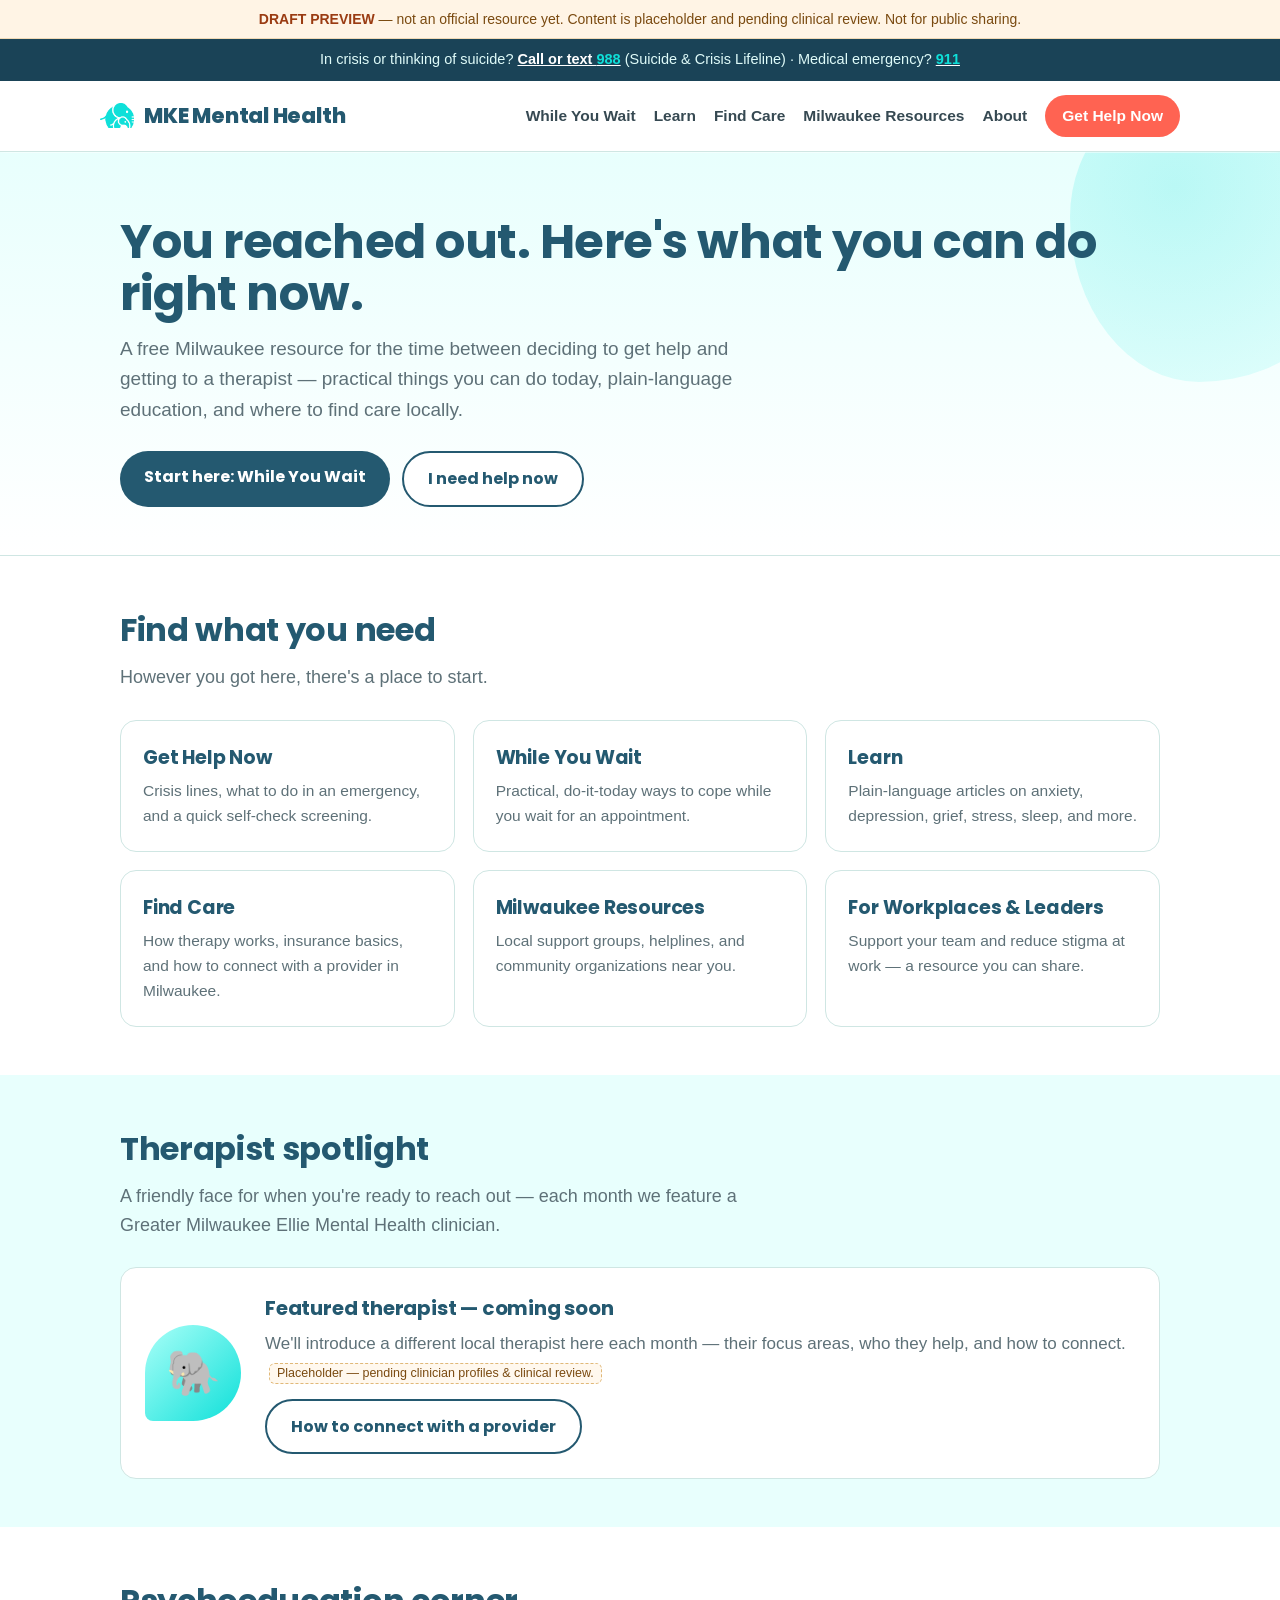
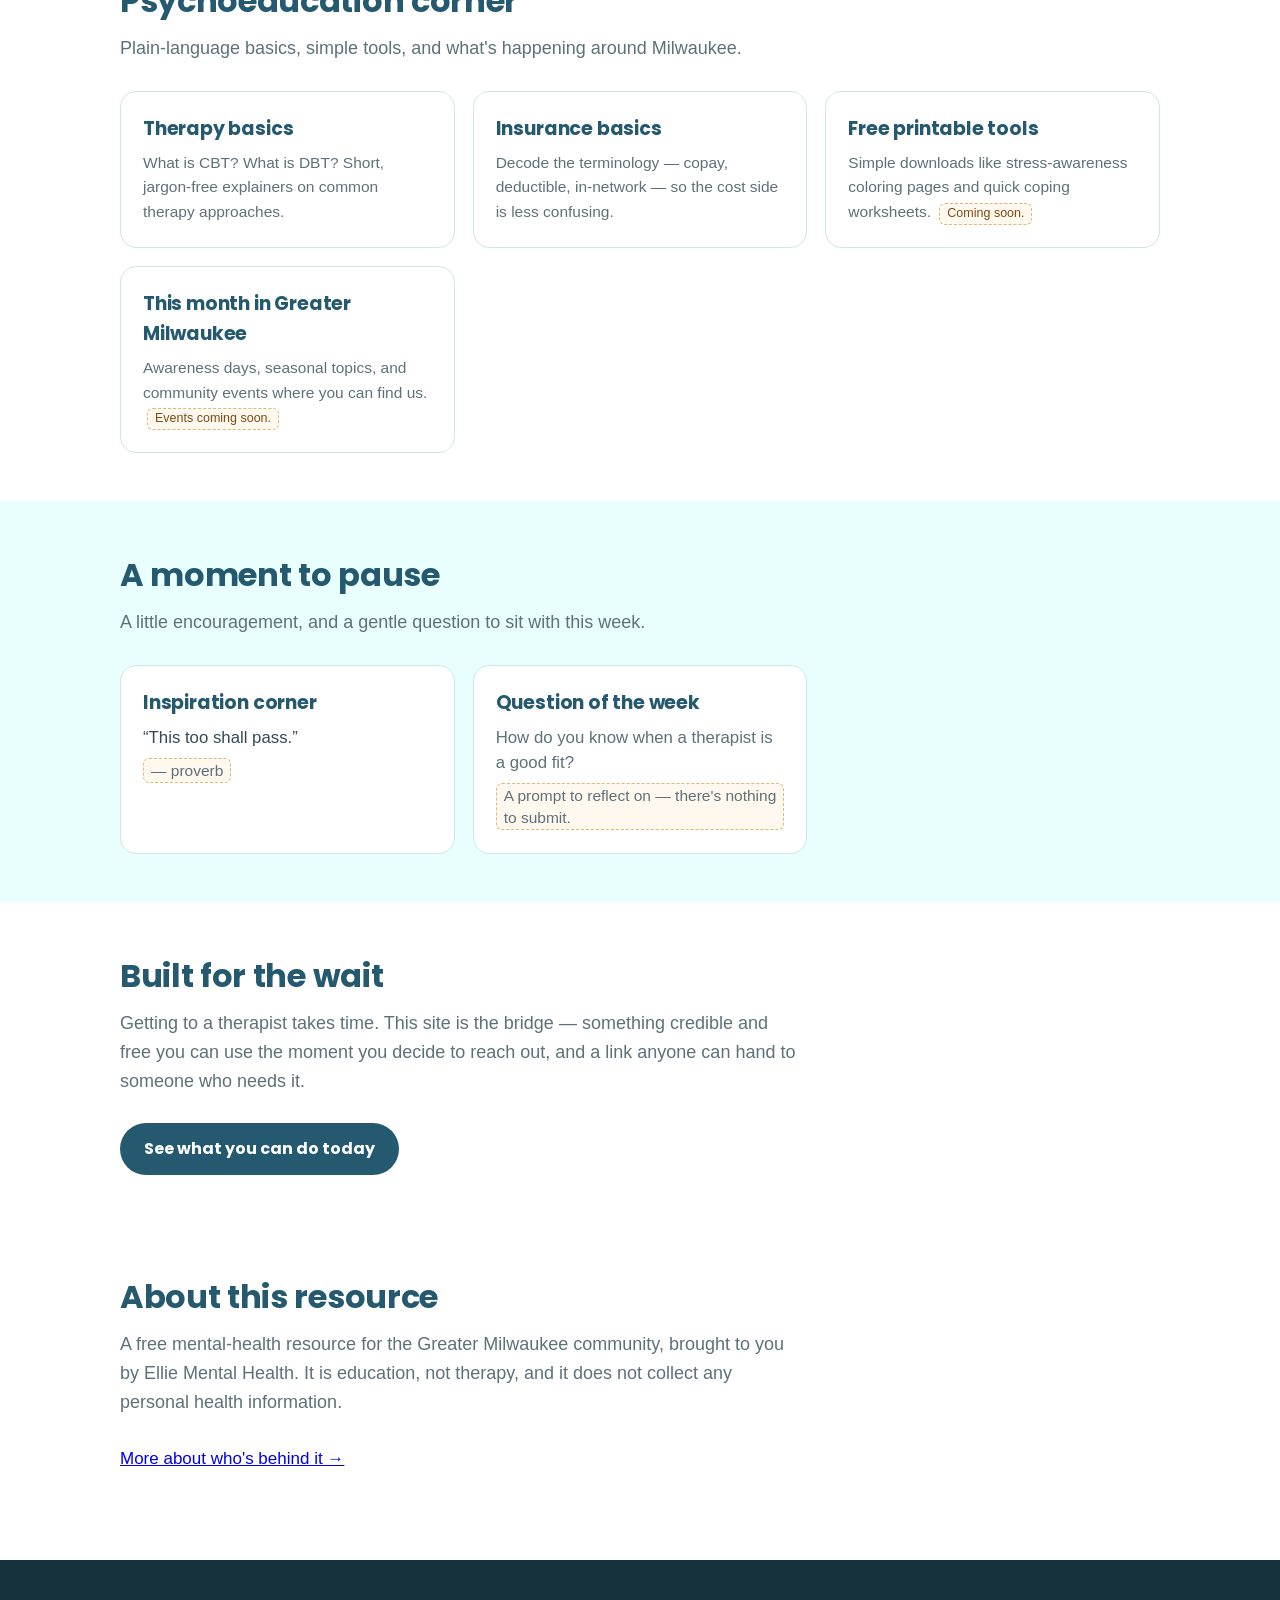
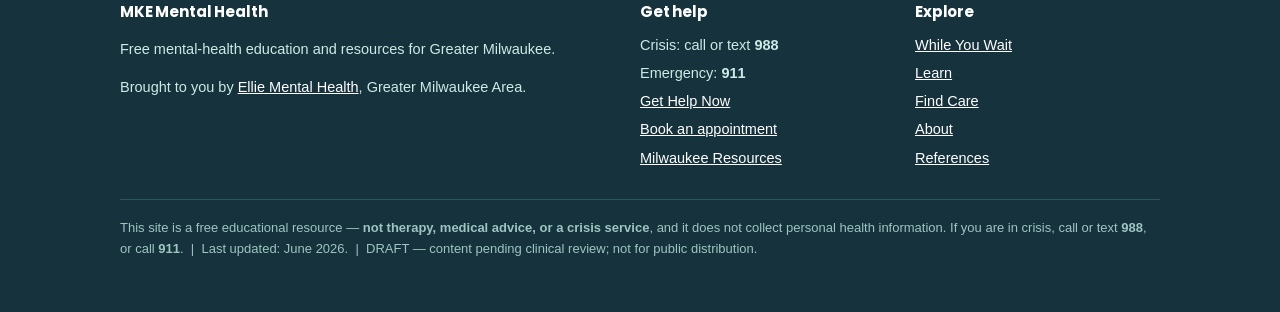
==== commit 0a6d8834: "MKE site: drop ambiguous clinic location count; weekly rotation for quote + question resources.html:" ====
--- a/index.html
+++ b/index.html
@@ -180,14 +180,15 @@
     "What's the best mental-health resource you've found locally?",
     "How do you take time to pause when you start to feel reactive?"
   ];
-  function pick(a) { return a[Math.floor(Math.random() * a.length)]; }
-  var qq = pick(quotes);
+  // "of the week": deterministic weekly rotation — same for everyone, changes once a week.
+  var week = Math.floor(Date.now() / 604800000);
+  var qq = quotes[week % quotes.length];
   var qEl = document.getElementById('inspo-quote'),
       aEl = document.getElementById('inspo-author'),
       wEl = document.getElementById('qotw');
   if (qEl) { qEl.textContent = '“' + qq.q + '”'; }
   if (aEl) { aEl.textContent = '— ' + qq.a; }
-  if (wEl) { wEl.textContent = pick(questions); }
+  if (wEl) { wEl.textContent = questions[(week + 2) % questions.length]; }
 })();
 </script>
 </body>
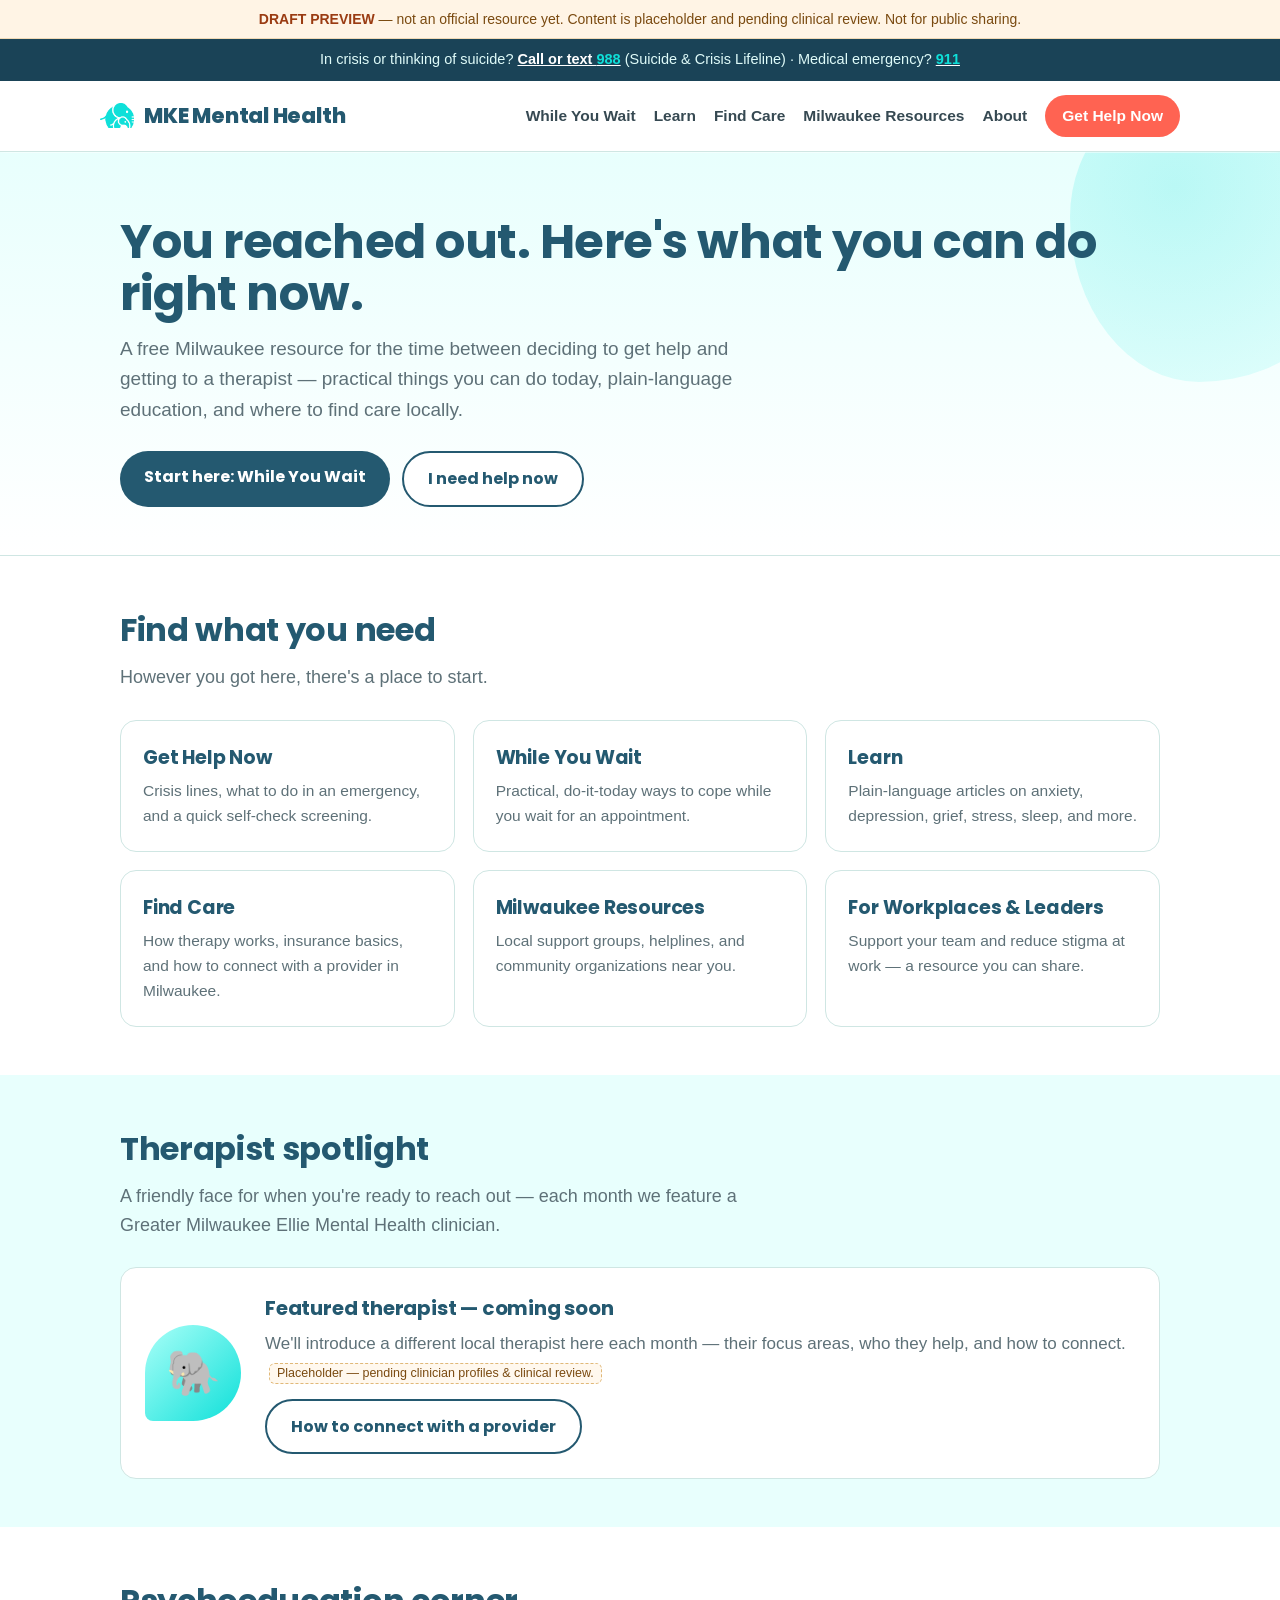
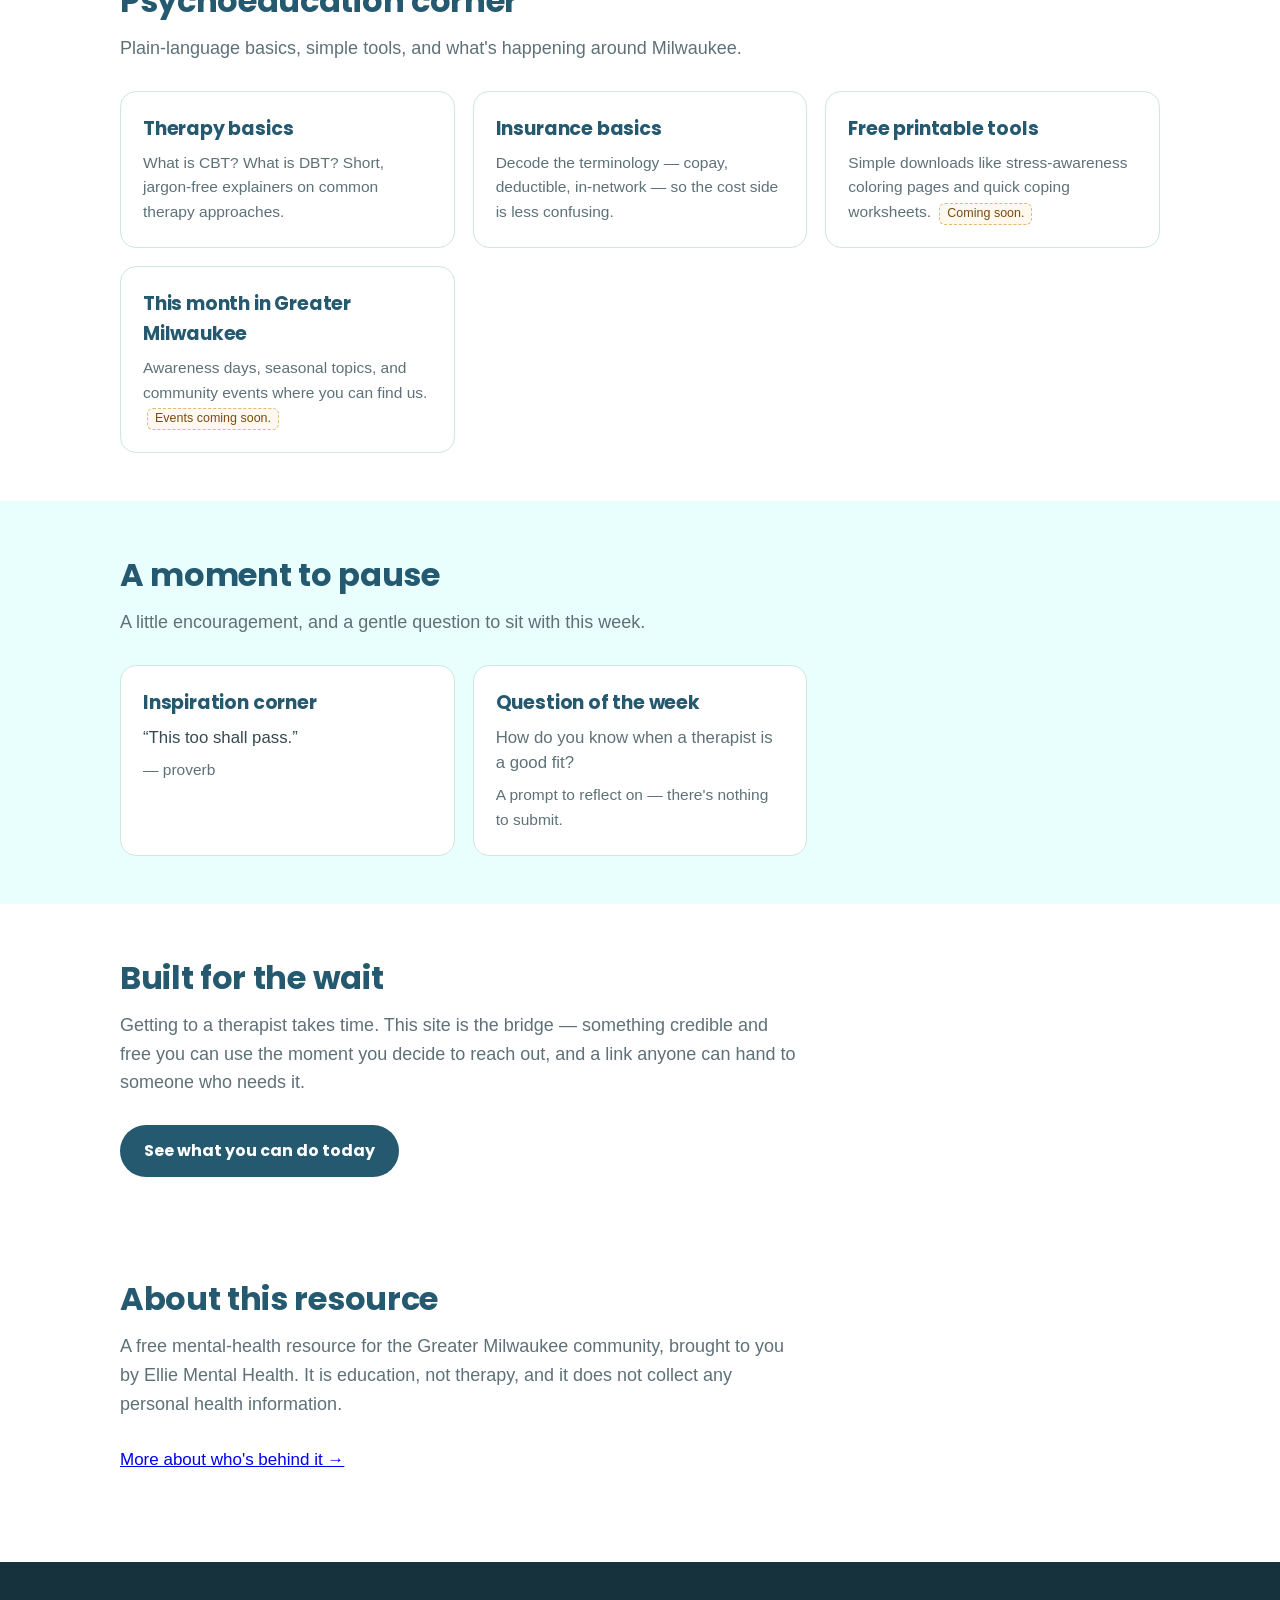
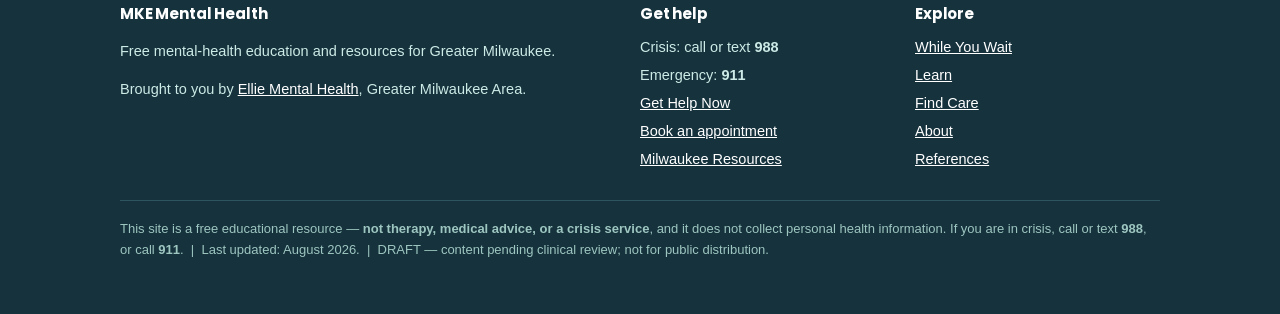
==== commit c936ee7b: "[pc2-gemini-6] MKE4 preview hygiene: F5 footer dates, F6 link check, F7 heading levels, F8 ph-inline" ====
--- a/index.html
+++ b/index.html
@@ -102,12 +102,12 @@
         <div class="card">
           <h3>Inspiration corner</h3>
           <blockquote id="inspo-quote" style="margin:0;font-size:1.05rem;line-height:1.5">&ldquo;This too shall pass.&rdquo;</blockquote>
-          <p id="inspo-author" class="ph-inline" style="margin-top:8px">&mdash; proverb</p>
+          <p id="inspo-author" style="margin-top:8px">&mdash; proverb</p>
         </div>
         <div class="card">
           <h3>Question of the week</h3>
           <p id="qotw" style="font-size:1.05rem;line-height:1.5">How were you mindful this week?</p>
-          <p class="ph-inline" style="margin-top:8px">A prompt to reflect on &mdash; there's nothing to submit.</p>
+          <p style="margin-top:8px">A prompt to reflect on &mdash; there's nothing to submit.</p>
         </div>
       </div>
     </div>
@@ -134,11 +134,11 @@
   <div class="wrap">
     <div class="cols">
       <div>
-        <h4>MKE Mental Health</h4>
+        <h3>MKE Mental Health</h3>
         <p>Free mental-health education and resources for Greater Milwaukee.</p><p style="margin-top:8px">Brought to you by <a href="https://elliementalhealth.com" rel="noopener" target="_blank">Ellie Mental Health</a>, Greater Milwaukee Area.</p>
       </div>
       <div>
-        <h4>Get help</h4>
+        <h3>Get help</h3>
         <ul>
           <li>Crisis: call or text <strong>988</strong></li>
           <li>Emergency: <strong>911</strong></li>
@@ -148,7 +148,7 @@
         </ul>
       </div>
       <div>
-        <h4>Explore</h4>
+        <h3>Explore</h3>
         <ul>
           <li><a href="while-you-wait.html">While You Wait</a></li>
           <li><a href="learn.html">Learn</a></li>
@@ -158,7 +158,7 @@
         </ul>
       </div>
     </div>
-    <p class="disc">This site is a free educational resource — <strong>not therapy, medical advice, or a crisis service</strong>, and it does not collect personal health information. If you are in crisis, call or text <strong>988</strong>, or call <strong>911</strong>. &nbsp;|&nbsp; Last updated: June 2026. &nbsp;|&nbsp; DRAFT — content pending clinical review; not for public distribution.</p>
+    <p class="disc">This site is a free educational resource — <strong>not therapy, medical advice, or a crisis service</strong>, and it does not collect personal health information. If you are in crisis, call or text <strong>988</strong>, or call <strong>911</strong>. &nbsp;|&nbsp; Last updated: August 2026. &nbsp;|&nbsp; DRAFT — content pending clinical review; not for public distribution.</p>
   </div>
 </footer>
 
--- a/styles.css
+++ b/styles.css
@@ -64,7 +64,7 @@
 .cards{display:grid;grid-template-columns:repeat(auto-fill,minmax(270px,1fr));gap:18px}
 .card{border:1px solid var(--line);border-radius:var(--radius);padding:22px;background:#fff;display:block;text-decoration:none;color:inherit;transition:.15s}
 .card:hover{border-color:var(--bright);box-shadow:0 8px 22px rgba(36,89,112,.10);transform:translateY(-2px)}
-.card h3{margin:0 0 6px;font-size:19px;color:var(--primary)}
+.card h2, .card h3, .card h4{margin:0 0 6px;font-size:19px;color:var(--primary)}
 .card p{margin:0;color:var(--muted);font-size:15.5px}
 .soft{background:var(--mint-soft)}
 
@@ -95,9 +95,16 @@
 /* footer */
 footer{background:#15323d;color:#cdeae6;padding:40px 0;font-size:14.5px;margin-top:40px}
 footer a{color:#fff}
-footer h4{color:#fff;margin:0 0 10px;font-size:15px}
+footer h3, footer h4{color:#fff;margin:0 0 10px;font-size:15px}
 footer ul{list-style:none;padding:0;margin:0}
 footer li{margin:5px 0}
 footer .cols{display:grid;grid-template-columns:2fr 1fr 1fr;gap:30px}
 footer .disc{margin-top:24px;padding-top:18px;border-top:1px solid #2c5560;color:#9ec6c0;font-size:13px}
 @media(max-width:640px){footer .cols{grid-template-columns:1fr}.menu{gap:12px;font-size:14px}}
+
+/* Section icons (2026-08-11) — a brand glyph anchors every section heading, so each
+   section reads as its own block without stock photography of strangers. */
+h2.sec{display:flex;align-items:center;gap:12px}
+.sec-ico{flex:none;display:grid;place-items:center;width:42px;height:42px;border-radius:12px;background:var(--mint-soft);border:1px solid var(--line);color:var(--primary)}
+.sec-ico svg{width:22px;height:22px;stroke:currentColor;fill:none;stroke-width:1.75;stroke-linecap:round;stroke-linejoin:round}
+@media(max-width:520px){.sec-ico{width:36px;height:36px;border-radius:10px}.sec-ico svg{width:19px;height:19px}}
